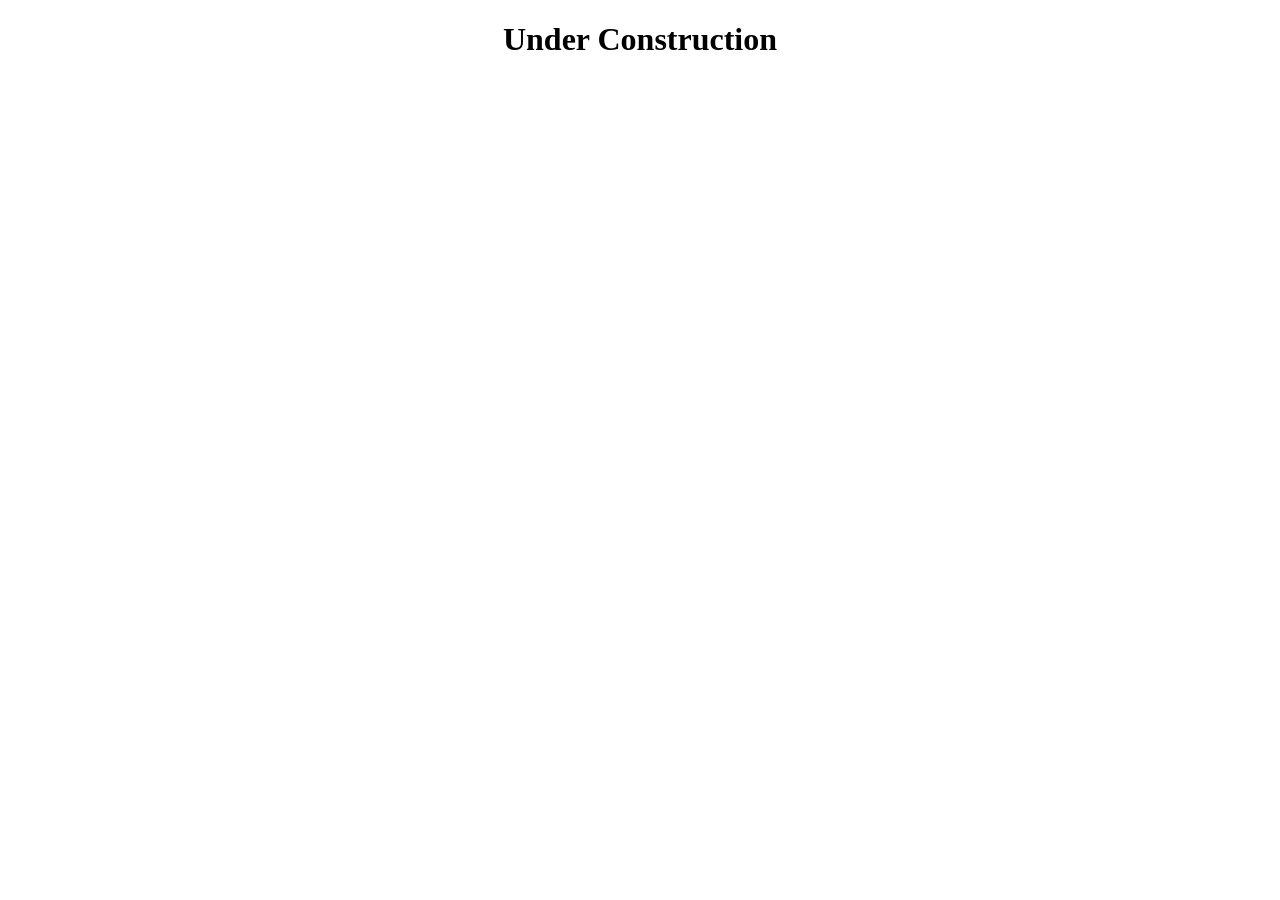
==== index.html @ bac83169 "Add files via upload" ====
<!DOCTYPE html>
<!--[if lt IE 7]>      <html class="no-js lt-ie9 lt-ie8 lt-ie7"> <![endif]-->
<!--[if IE 7]>         <html class="no-js lt-ie9 lt-ie8"> <![endif]-->
<!--[if IE 8]>         <html class="no-js lt-ie9"> <![endif]-->
<!--[if gt IE 8]>      <html class="no-js"> <![endif]-->
<html>
    <head>
        <meta charset="utf-8">
        <meta http-equiv="X-UA-Compatible" content="IE=edge">
        <title>Project Chorma</title>
        <meta name="description" content="Project Chroma ">
        <meta name="viewport" content="width=device-width, initial-scale=1">
        <link rel="stylesheet" href="Style/main.css">
    </head>
    <body>
        <!--[if lt IE 7]>
            <p class="browsehappy">You are using an <strong>outdated</strong> browser. Please <a href="#">upgrade your browser</a> to improve your experience.</p>
        <![endif]-->
        <center>
            <H1>Under Construction</H1>
        </center>
        <script src="" async defer></script>
    </body>
</html>
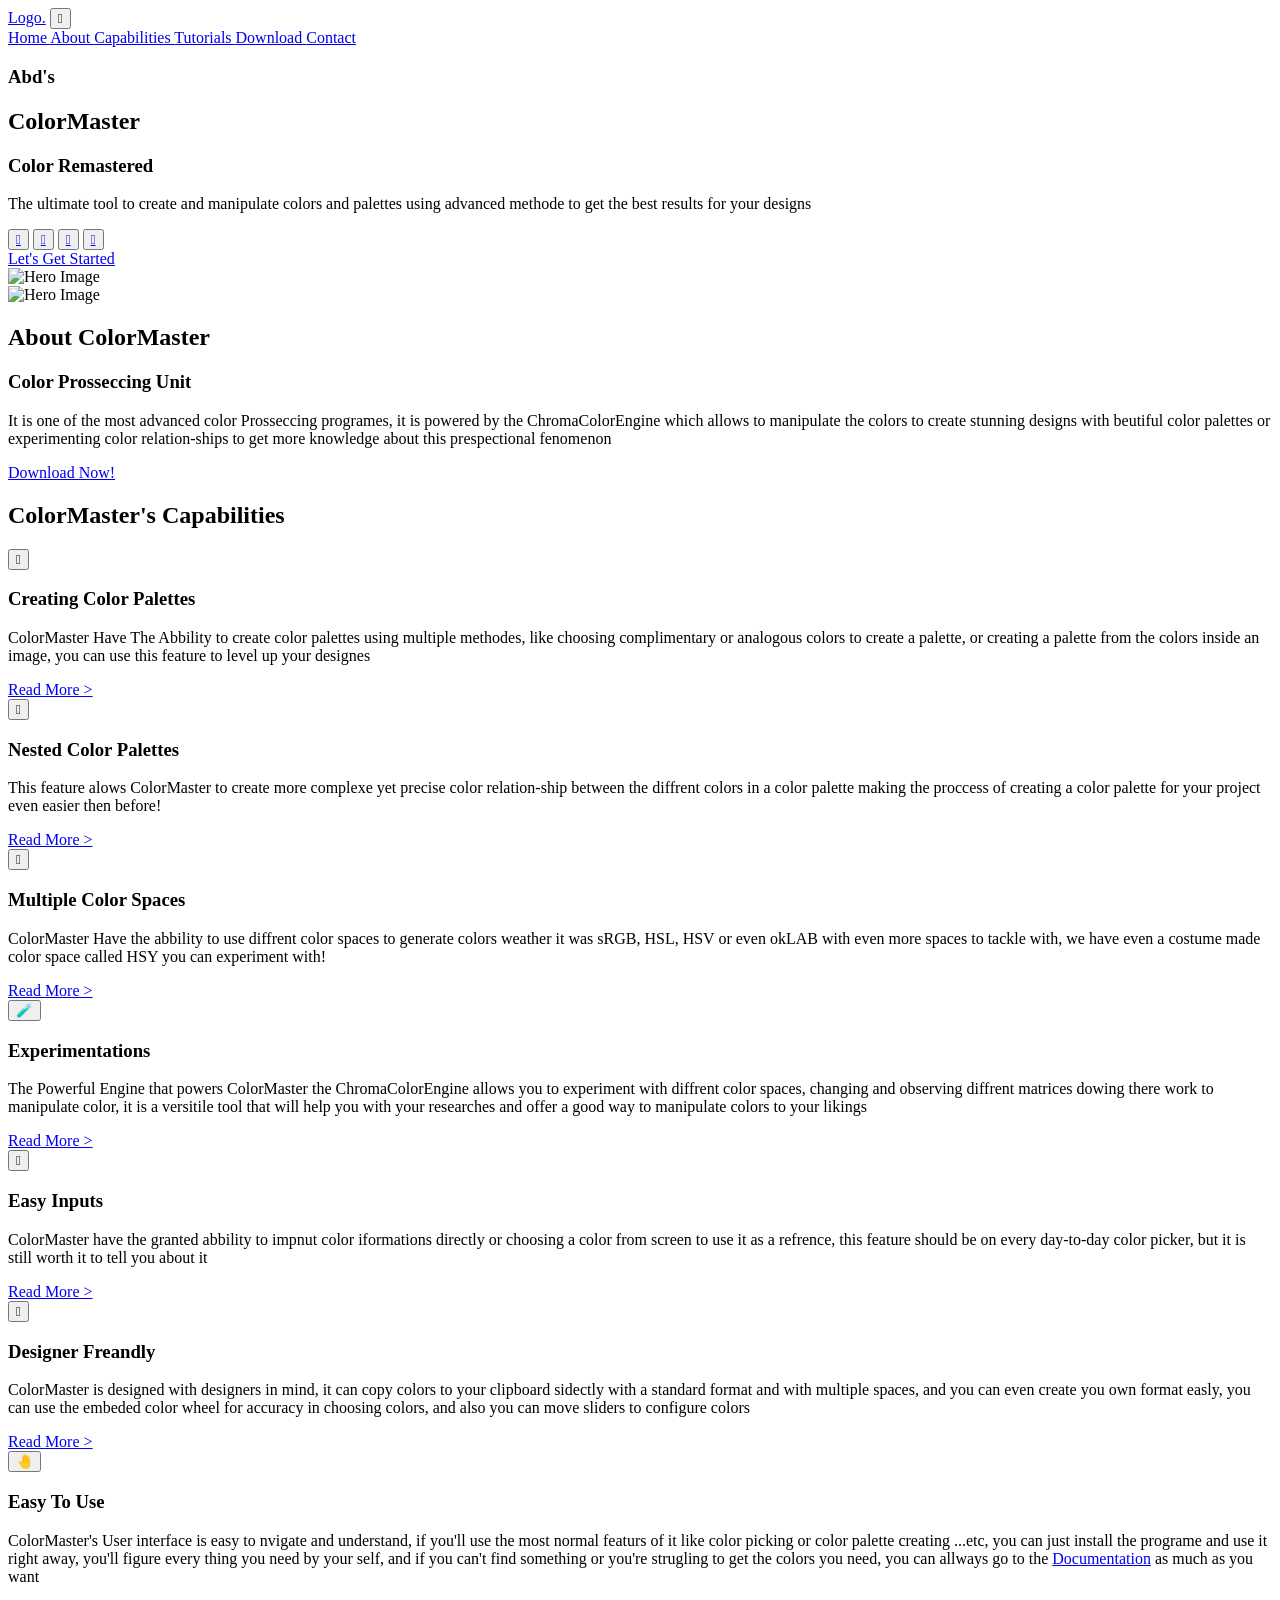
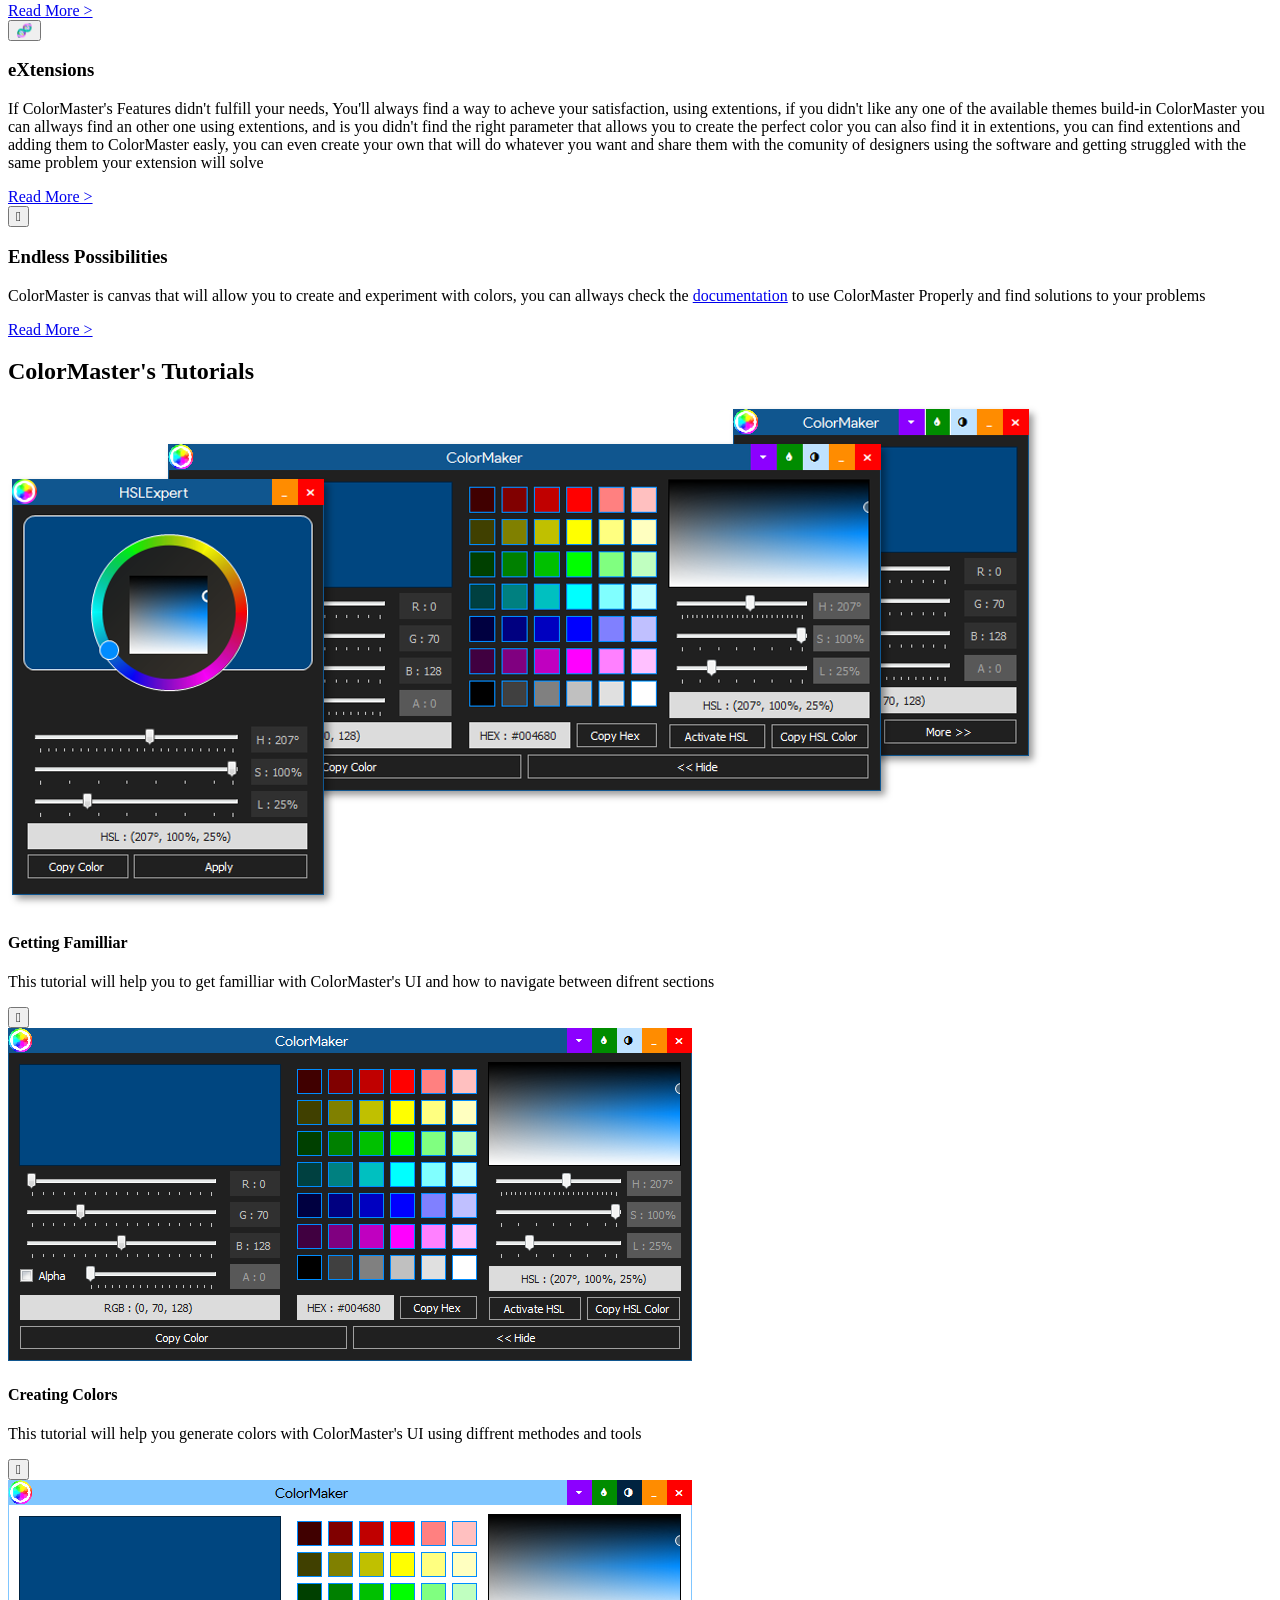
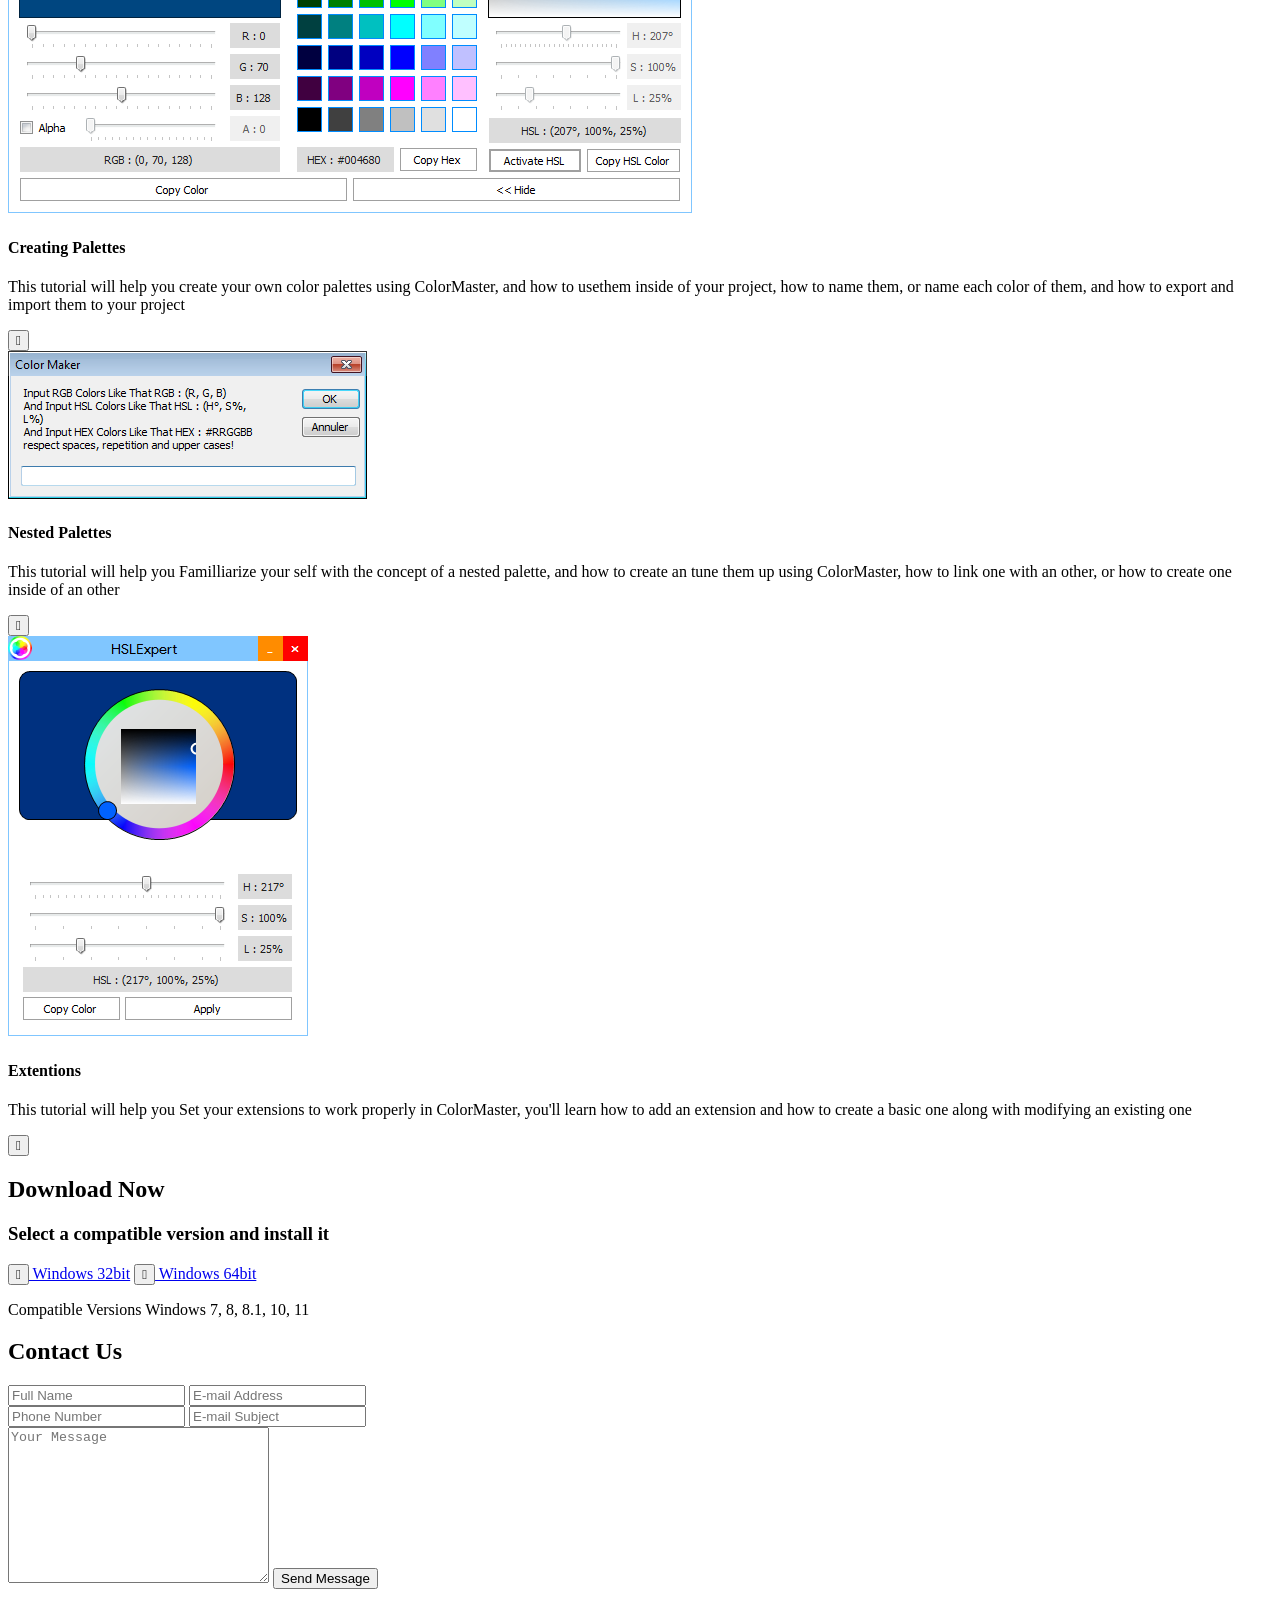
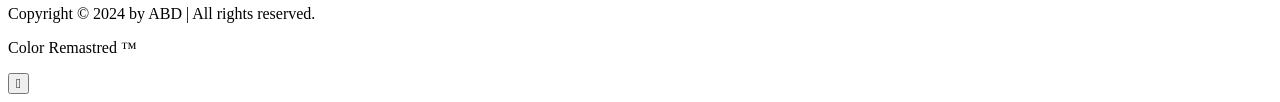
==== commit da807f45: "add/edit files via uploads the first prototype of the site" ====
--- a/index.html
+++ b/index.html
@@ -8,17 +8,233 @@
         <meta charset="utf-8">
         <meta http-equiv="X-UA-Compatible" content="IE=edge">
         <title>Project Chorma</title>
-        <meta name="description" content="Project Chroma ">
+        <meta name="description" content="Project Chroma, a project about Mastering color manipulations ">
         <meta name="viewport" content="width=device-width, initial-scale=1">
-        <link rel="stylesheet" href="Style/main.css">
+        <link rel="stylesheet" href="css/style.css">
     </head>
     <body>
         <!--[if lt IE 7]>
             <p class="browsehappy">You are using an <strong>outdated</strong> browser. Please <a href="#">upgrade your browser</a> to improve your experience.</p>
         <![endif]-->
-        <center>
-            <H1>Under Construction</H1>
-        </center>
-        <script src="" async defer></script>
+		
+		<!-- Header -->
+		
+		<header class="Header">
+			<a href="#" class="Logo">Logo.</a>
+			<button class="Icon Bold Menu" id="MenuIcon">  </button>
+			<nav class="Navbar">
+				<a href="#home"	class="active"	>	Home			</a>
+				<a href="#about"				>	About			</a>
+				<a href="#capabilities"			>	Capabilities	</a>
+				<a href="#tutorials"			>	Tutorials		</a>
+				<a href="#download"				>	Download		</a>
+				<a href="#contact"				>	Contact			</a>
+			</nav>
+		</header>
+		
+		<!-- Home -->
+		
+		<section class="Home" id="home">
+			<div class="HomeContent">
+				<h3 class="Hidden">Abd's</h3>
+				<h1 class="Hidden">Color<span>Master</span></h1>
+				<h3 class="Hidden">Color Remastered</h3>
+				<p class="Hidden">The ultimate tool to create and manipulate colors and palettes using advanced methode to get the best results for your designs</p>
+				<div class="Links" >
+					<button class="Icon Brand Hidden" id="Github"	><a href="#">  </a></button>
+					<button class="Icon Brand Hidden" id="Facebook"><a href="#">  </a></button>
+					<button class="Icon Brand Hidden" id="XTwitter"><a href="#">  </a></button>
+					<button class="Icon Brand Hidden" id="YouTube"	><a href="#">  </a></button>
+				</div>
+				<a href="#Download" class="button Hidden">Let's Get Started</a>
+			</div>
+			<div class="HomeHero Hidden">
+				<img src="img_svg/logo.svg" alt="Hero Image"/>
+			</div>
+		</section>
+		
+		<!-- About -->
+		
+		<section class="About" id="about">
+			<div class="AboutHero Hidden">
+				<img src="img_svg/logo.svg" alt="Hero Image"/>
+			</div>
+			<div class="AboutContent">
+				<h2 class="heading Hidden"> About Color<span>Master</span></h2>
+				<h3 class="Hidden">Color Prosseccing Unit</h3>
+				<p class="Hidden">It is one of the most advanced color Prosseccing programes, it is powered by the <span>ChromaColorEngine</span> which allows to manipulate the colors to create stunning designs with beutiful color palettes or experimenting color relation-ships to get more knowledge about this prespectional fenomenon</p>
+				<a href="#Download" class="button Hidden">Download Now!</a>
+			</div>
+		</section>
+		
+		<!-- Capabilities -->
+		
+		<section class="Capabilities" id="capabilities">
+			<h2 class="heading Hidden">ColorMaster's <span>Capabilities</span></h2>
+			<div class="PowerContainers">
+				<div class="PowerContainer">
+					<button class="Icon Bold">  </button>
+					<h3> Creating Color Palettes </h3>
+					<p> Color<span>Master</span> Have The Abbility to create color palettes using multiple methodes, like choosing complimentary or analogous colors to create a palette, or creating a palette from the colors inside an image, you can use this feature to level up your designes </p>
+					<a href="#" class="button">Read More &gt; </a>
+				</div>
+				
+				<div class="PowerContainer">
+					<button class="Icon Bold">  </button>
+					<h3> Nested Color Palettes </h3>
+					<p> This feature alows Color<span>Master</span> to create more complexe yet precise color relation-ship between the diffrent colors in a color palette making the proccess of creating a color palette for your project even easier then before! </p>
+					<a href="#" class="button">Read More &gt; </a>
+				</div>
+				
+				<div class="PowerContainer">
+					<button class="Icon Bold">  </button>
+					<h3> Multiple Color Spaces </h3>
+					<p> Color<span>Master</span> Have the abbility to use diffrent color spaces to generate colors weather it was sRGB, HSL, HSV or even okLAB with even more spaces to tackle with, we have even a costume made color space called HSY you can experiment with!</p>
+					<a href="#" class="button">Read More &gt; </a>
+				</div>
+				
+				<div class="PowerContainer">
+					<button class="Icon Bold"> 🧪 </button>
+					<h3> Experimentations </h3>
+					<p> The Powerful Engine that powers Color<span>Master</span> the <span>ChromaColorEngine</span> allows you to experiment with diffrent color spaces, changing and observing diffrent matrices dowing there work to manipulate color, it is a versitile tool that will help you with your researches and offer a good way to manipulate colors to your likings</p>
+					<a href="#" class="button">Read More &gt; </a>
+				</div>
+				
+				<div class="PowerContainer">
+					<button class="Icon Bold">  </button>
+					<h3> Easy Inputs </h3>
+					<p> Color<span>Master</span> have the granted abbility to impnut color iformations directly or choosing a color from screen to use it as a refrence, this feature should be on every day-to-day color picker, but it is still worth it to tell you about it</p>
+					<a href="#" class="button">Read More &gt; </a>
+				</div>
+				
+				<div class="PowerContainer">
+					<button class="Icon Bold">  </button>
+					<h3> Designer Freandly </h3>
+					<p> Color<span>Master</span> is designed with designers in mind, it can copy colors to your clipboard sidectly with a standard format and with multiple spaces, and you can even create you own format easly, you can use the embeded color wheel for accuracy in choosing colors, and also you can move sliders to configure colors</p>
+					<a href="#" class="button">Read More &gt; </a>
+				</div>
+				
+				<div class="PowerContainer">
+					<button class="Icon Bold"> 🤚 </button>
+					<h3> Easy To Use </h3>
+					<p> Color<span>Master</span>'s User interface is easy to nvigate and understand, if you'll use the most normal featurs of it like color picking or color palette creating ...etc, you can just install the programe and use it right away, you'll figure every thing you need by your self, and if you can't find something or you're strugling to get the colors you need, you can allways go to the <a href="#" class="DocLink">Documentation</a> as much as you want</p>
+					<a href="#" class="button">Read More &gt; </a>
+				</div>
+				
+				<div class="PowerContainer">
+					<button class="Icon Bold"> 🧬 </button>
+					<h3> eXtensions </h3>
+					<p> If Color<span>Master</span>'s Features didn't fulfill your needs, You'll always find a way to acheve your satisfaction, using extentions, if you didn't like any one of the available themes build-in Color<span>Master</span> you can allways find an other one using extentions, and is you didn't find the right parameter that allows you to create the perfect color you can also find it in extentions, you can find extentions and adding them to Color<span>Master</span> easly, you can even create your own that will do whatever you want and share them with the comunity of designers using the software and getting struggled with the same problem your extension will solve</p>
+					<a href="#" class="button">Read More &gt; </a>
+				</div>
+				
+				<div class="PowerContainer">
+					<button class="Icon Bold">  </button>
+					<h3> Endless Possibilities </h3>
+					<p> Color<span>Master</span> is canvas that will allow you to create and experiment with colors, you can allways check the <a href="#" class="DocLink">documentation</a> to use Color<span>Master</span> Properly and find solutions to your problems</p>
+					<a href="#" class="button">Read More &gt; </a>
+				</div>
+			</div>
+		</section>
+		
+		<!-- Tutorials -->
+		
+		<section class="Tutorials" id="tutorials">
+			<h2 class="heading Hidden">ColorMaster's <span>Tutorials</span></h2>
+			<div class="TutorialsContainer">
+				<div class="Tutorial">
+					<img src="img_svg/TutoThumb0.png" alt="A Tutorial Thumbnail"/>
+					<div class="DescriptionLayer">
+						<h4>Getting Familliar</h4>
+						<p>This tutorial will help you to get familliar with Color<span>Master</span>'s UI and how to navigate between difrent sections</p>
+						<a><button class="Icon Bold">  </button></a>
+					</div>
+				</div>
+				
+				<div class="Tutorial">
+					<img src="img_svg/TutoThumb1.png" alt="A Tutorial Thumbnail"/>
+					<div class="DescriptionLayer">
+						<h4>Creating Colors</h4>
+						<p>This tutorial will help you generate colors with Color<span>Master</span>'s UI using diffrent methodes and tools</p>
+						<a><button class="Icon Bold">  </button></a>
+					</div>
+				</div>
+				
+				<div class="Tutorial">
+					<img src="img_svg/TutoThumb2.png" alt="A Tutorial Thumbnail"/>
+					<div class="DescriptionLayer">
+						<h4>Creating Palettes</h4>
+						<p>This tutorial will help you create your own color palettes using Color<span>Master</span>, and how to usethem inside of your project, how to name them, or name each color of them, and how to export and import them to your project</p>
+						<a><button class="Icon Bold">  </button></a>
+					</div>
+				</div>
+				
+				<div class="Tutorial">
+					<img src="img_svg/TutoThumb5.png" alt="A Tutorial Thumbnail"/>
+					<div class="DescriptionLayer">
+						<h4>Nested Palettes</h4>
+						<p>This tutorial will help you Familliarize your self with the concept of a nested palette, and how to create an tune them up using Color<span>Master</span>, how to link one with an other, or how to create one inside of an other </p>
+						<a><button class="Icon Bold">  </button></a>
+					</div>
+				</div>
+				
+				<div class="Tutorial">
+					<img src="img_svg/TutoThumb4.png" alt="A Tutorial Thumbnail"/>
+					<div class="DescriptionLayer">
+						<h4>Extentions</h4>
+						<p>This tutorial will help you Set your extensions to work properly in Color<span>Master</span>, you'll learn how to add an extension and how to create a basic one along with modifying an existing one</p>
+						<a><button class="Icon Bold">  </button></a>
+					</div>
+				</div>
+				
+			</div>
+		</section>
+		
+		<!-- Download -->
+		
+		<section class="Download" id="download">
+			<h2 class="heading Hidden">Download <span>Now</span></h2>
+			<div class="DownloadBox">
+				<div class="ItemContainer">
+					<div class="DownloadTxt"><h3>Select a compatible version and install it</h3></div>
+					<div class="DownloadButtons">
+						<a href="#" class="button"><button class="Icon Brand"></button> Windows 32bit</a>
+						<a href="#" class="button"><button class="Icon Brand"></button> Windows 64bit</a>
+					</div>
+					<p> Compatible Versions Windows 7, 8, 8.1, 10, 11 </p>
+				</div>
+			</div>
+		</section>
+		
+		<!-- Contact -->
+		
+		<section class="Contact" id="contact">
+			<h2 class="heading Hidden">Contact <span>Us</span></h2>
+			<form action="#">
+				<div class="InputBox">
+					<input type="text" placeholder="Full Name"/>
+					<input type="email" placeholder="E-mail Address"/>
+				</div>
+				<div class="InputBox">
+					<input type="number" placeholder="Phone Number"/>
+					<input type="text" placeholder="E-mail Subject"/>
+				</div>	
+				<textarea name="" id="" cols="30" rows="10" placeholder="Your Message"></textarea>
+				<input type="Submit" value="Send Message" class="button"/>
+				
+			</form>
+		</section>
+		
+		<!-- footer -->
+		
+		<footer class="Footer">
+			<p>Copyright &copy; 2024 by ABD | All rights reserved.</p>
+			<p>Color <span>Remastred</span> &trade; </p>
+			<div class="ToTheTop">
+				<a href="#Home"><button class="Icon Bold">  </button></a>
+			</div>
+		</footer>
+		
+        <script src="js/Script.js" async defer></script>
     </body>
 </html>
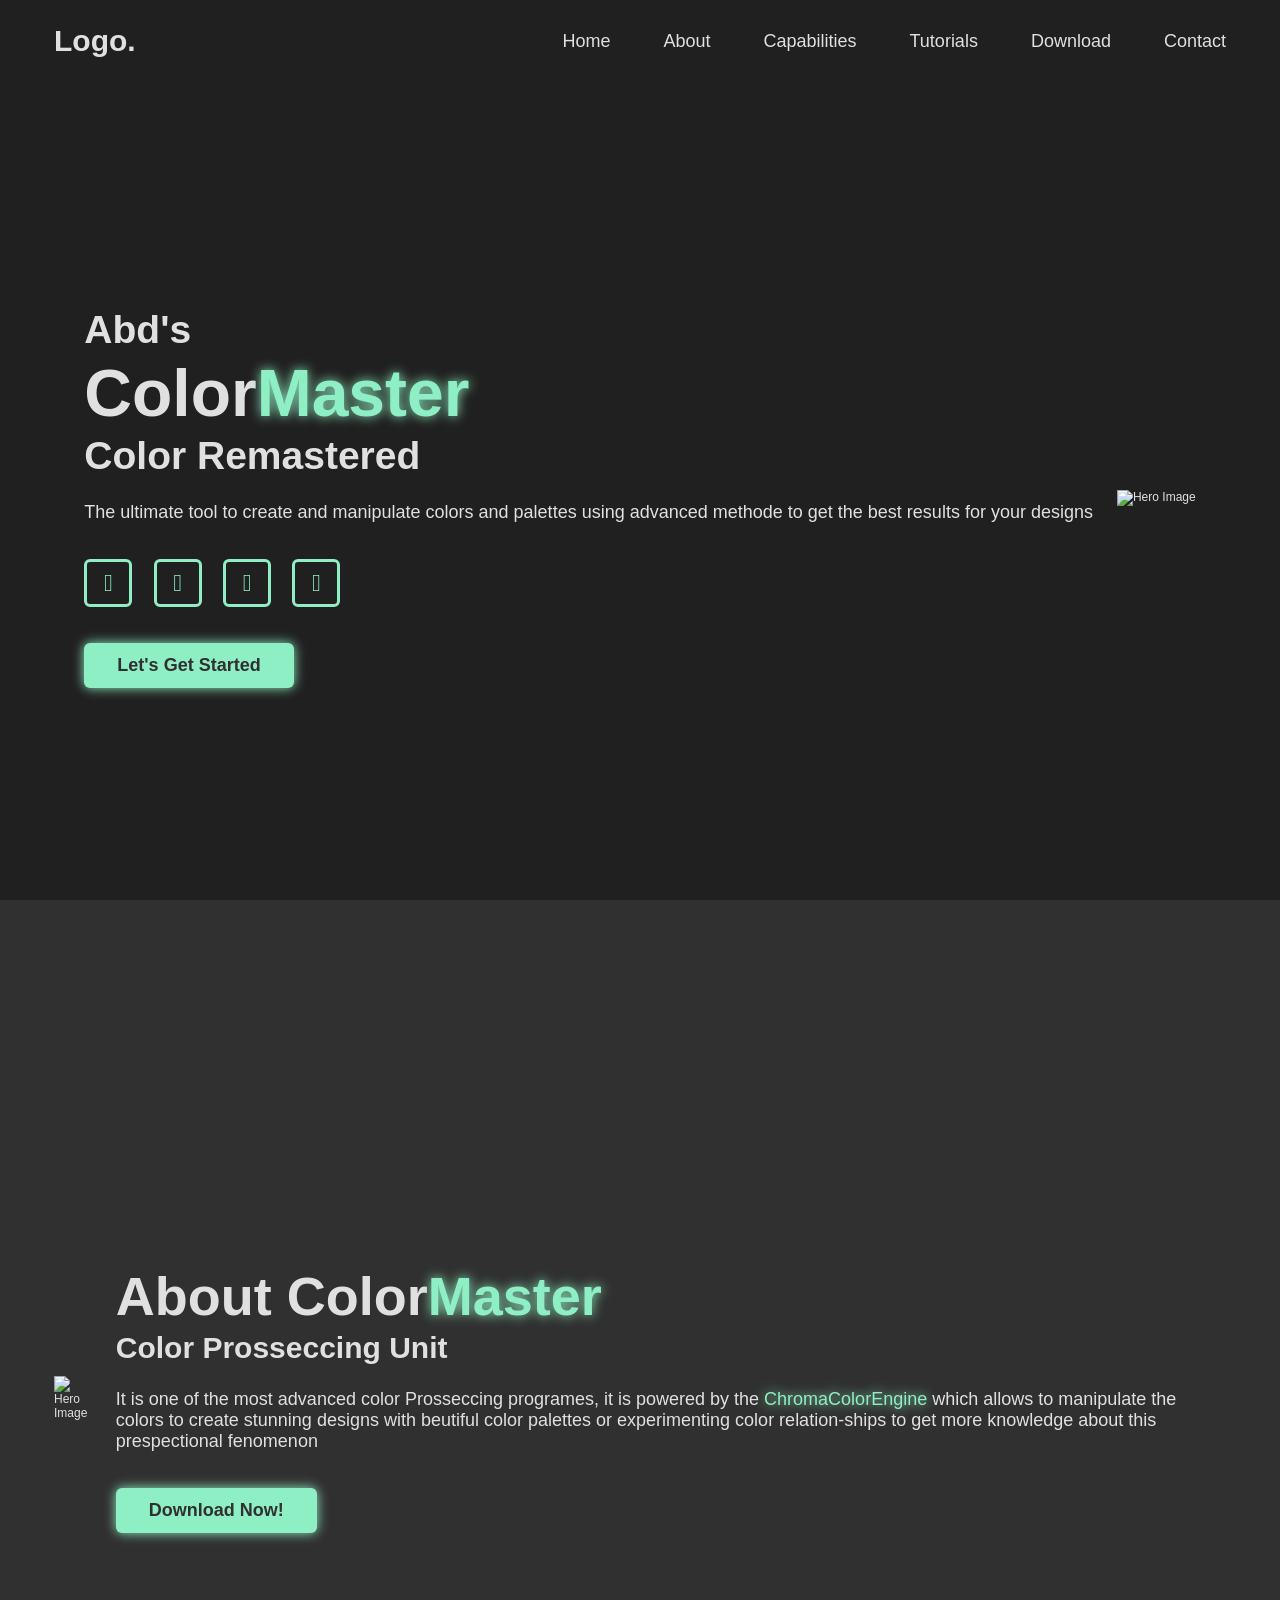
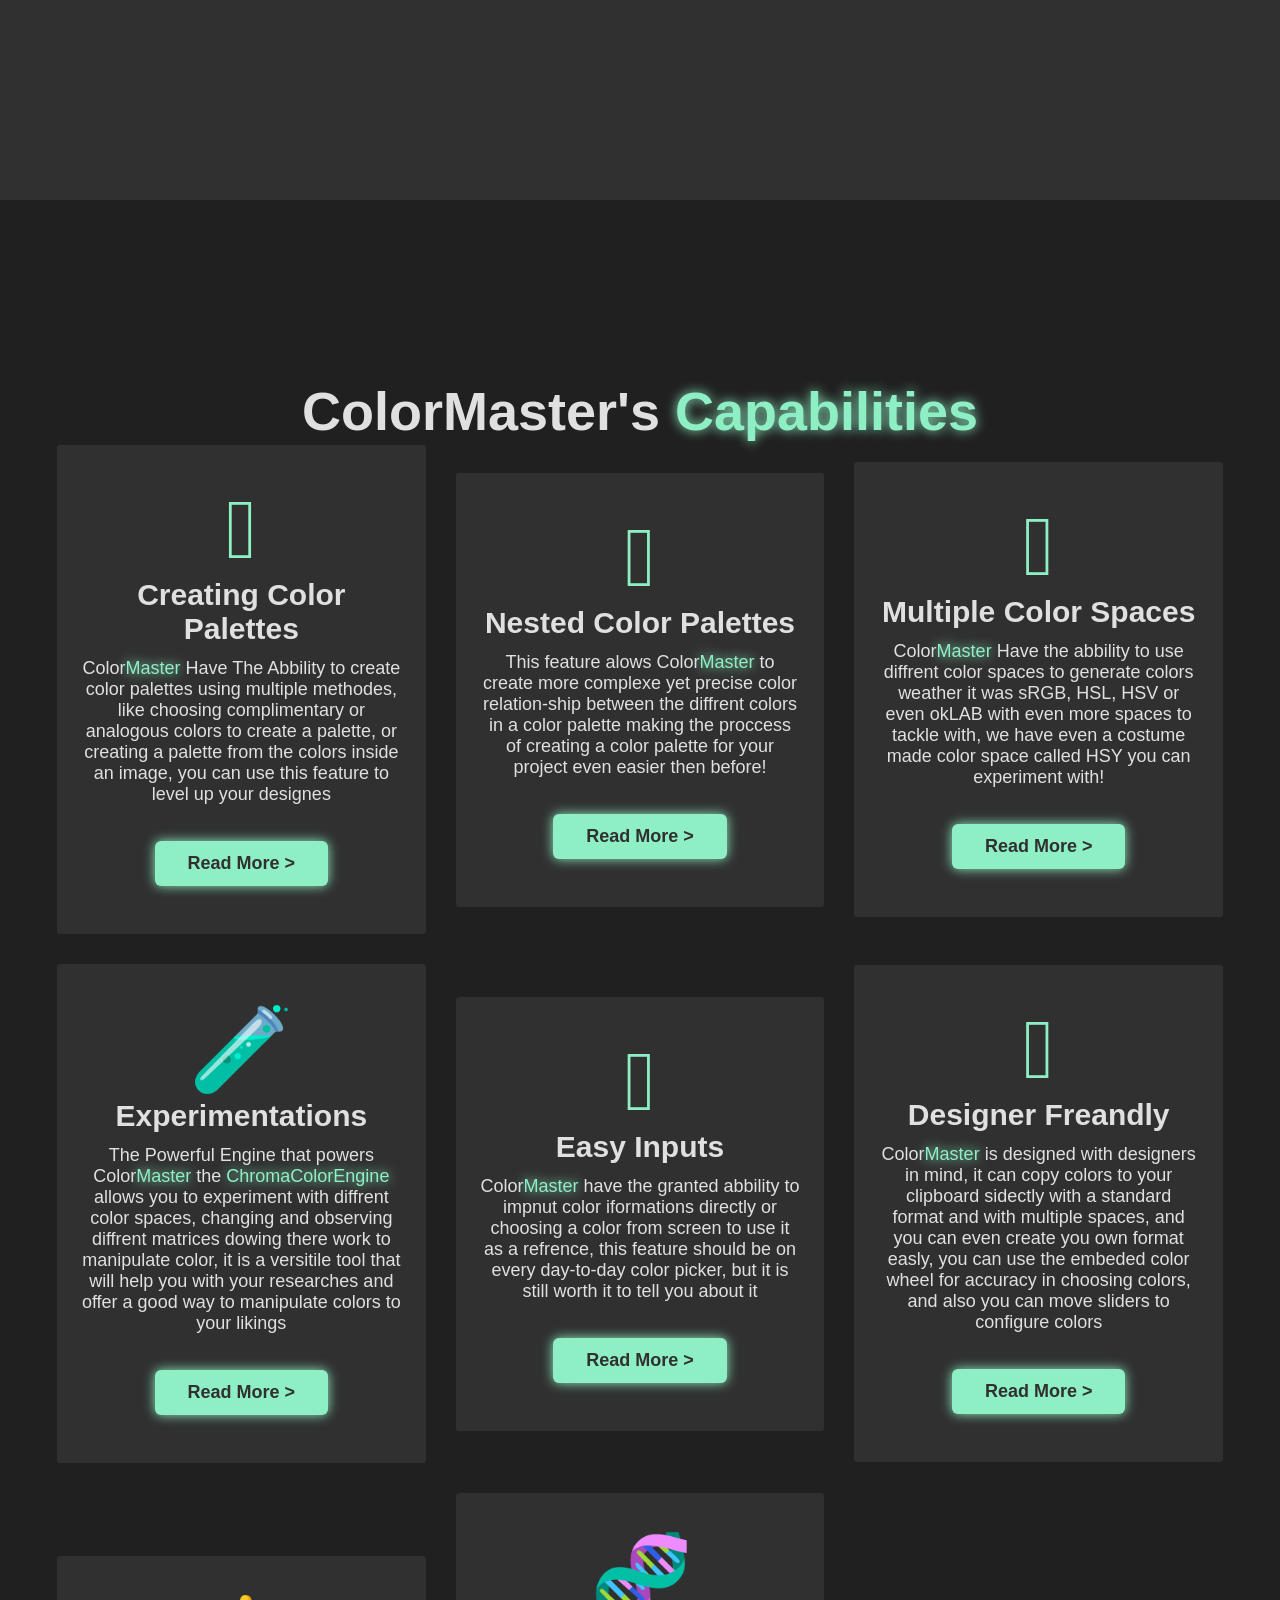
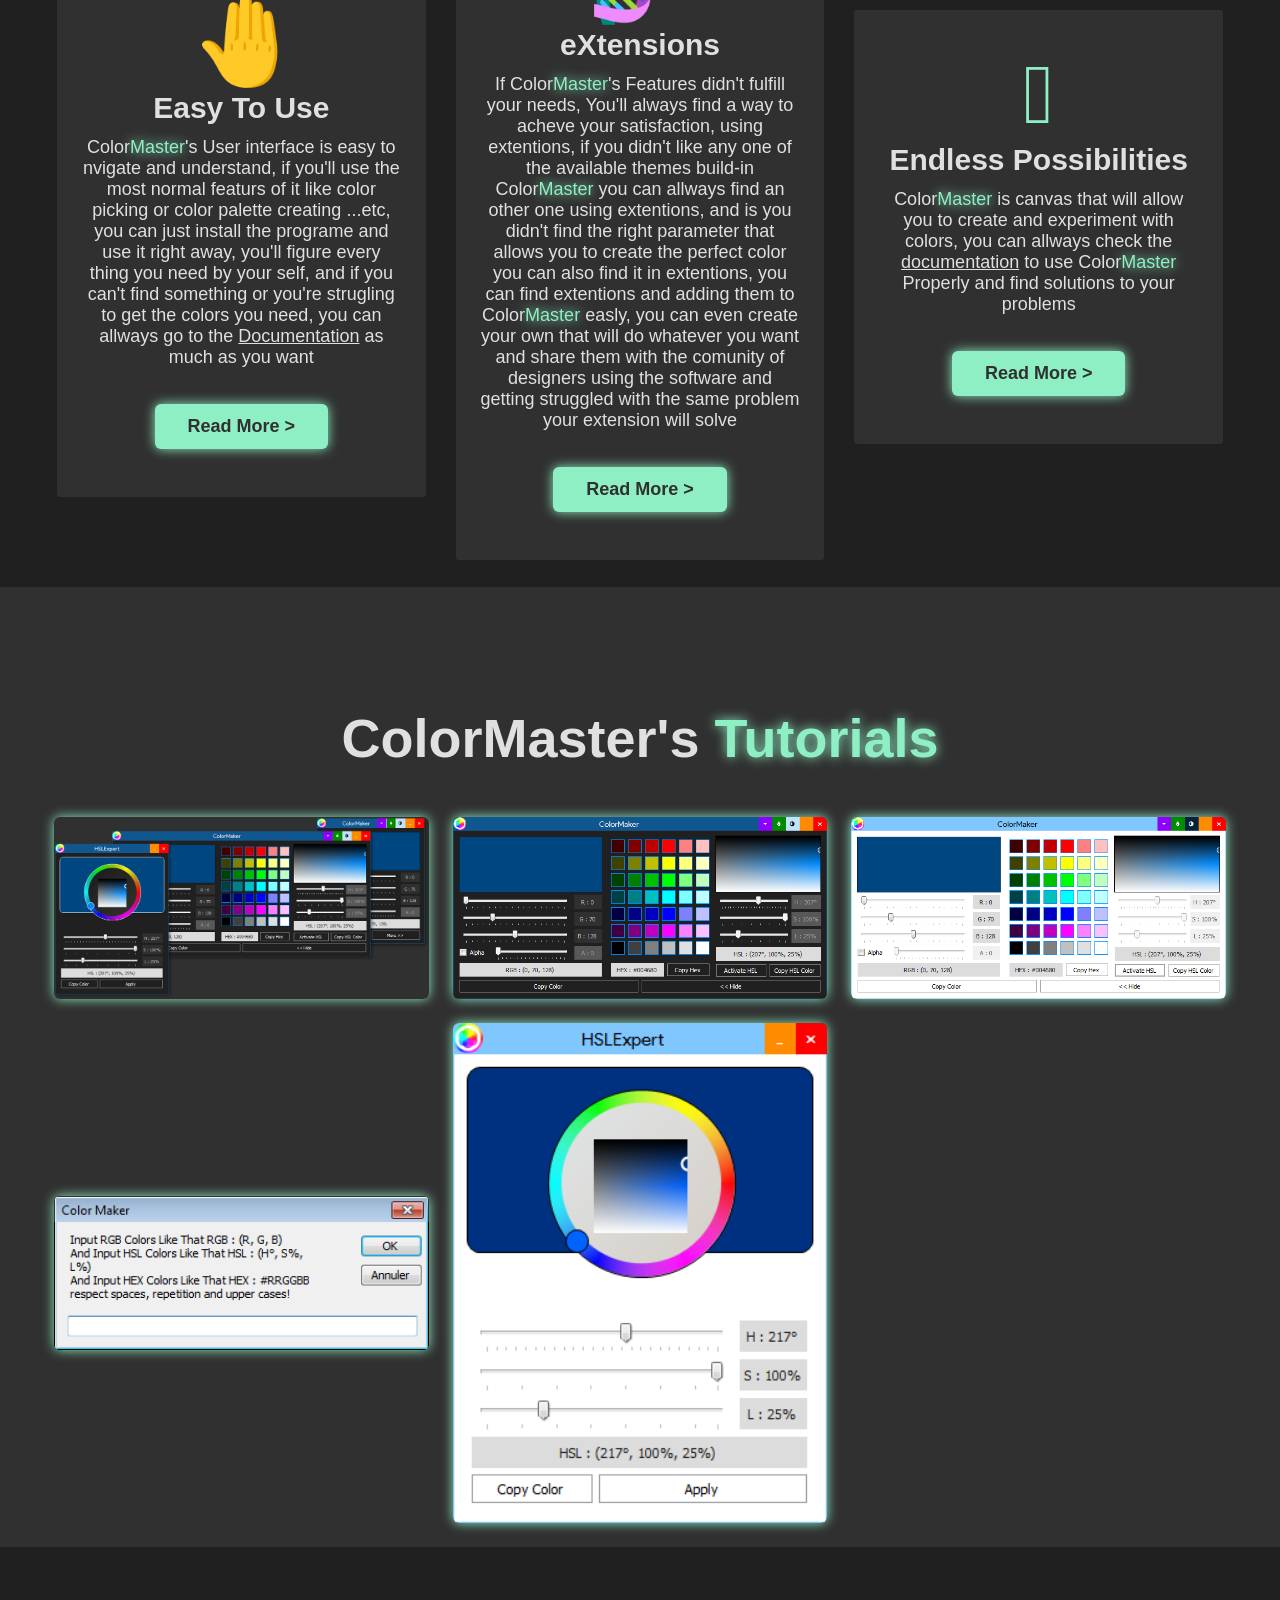
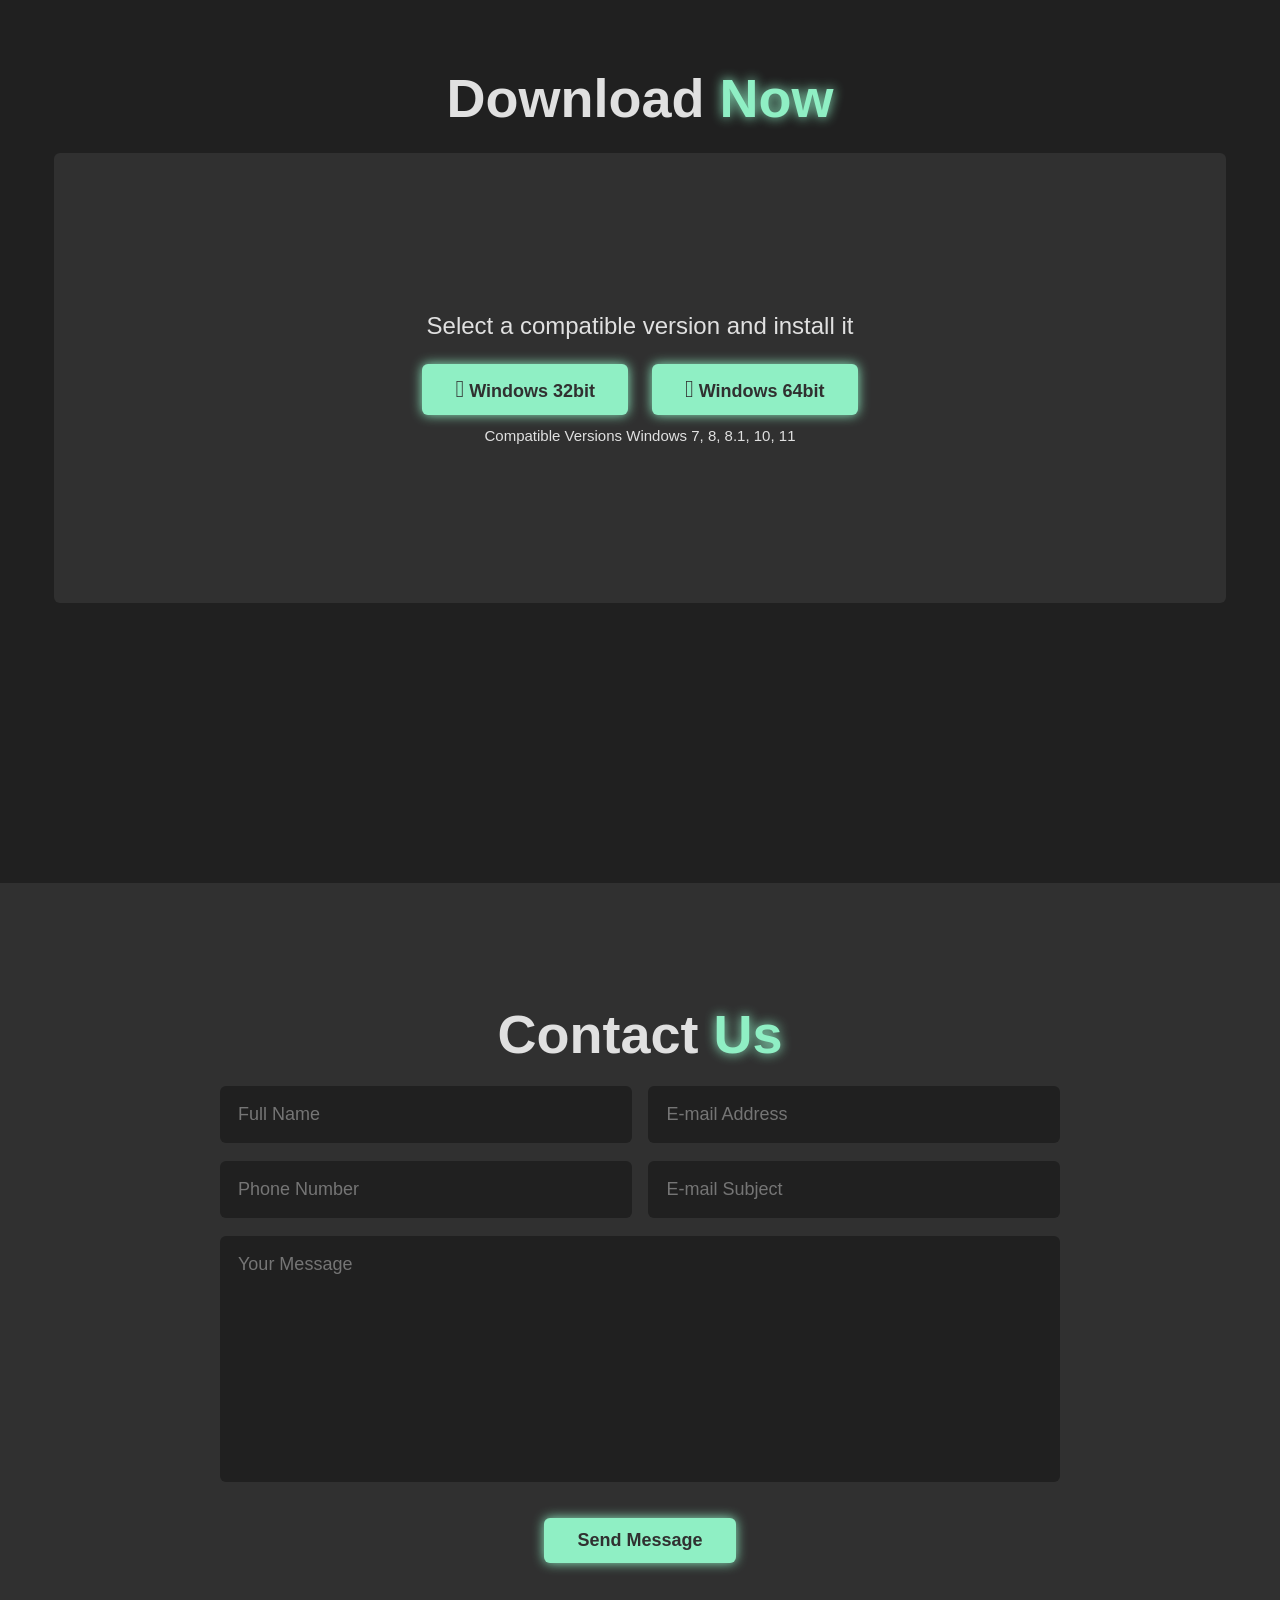
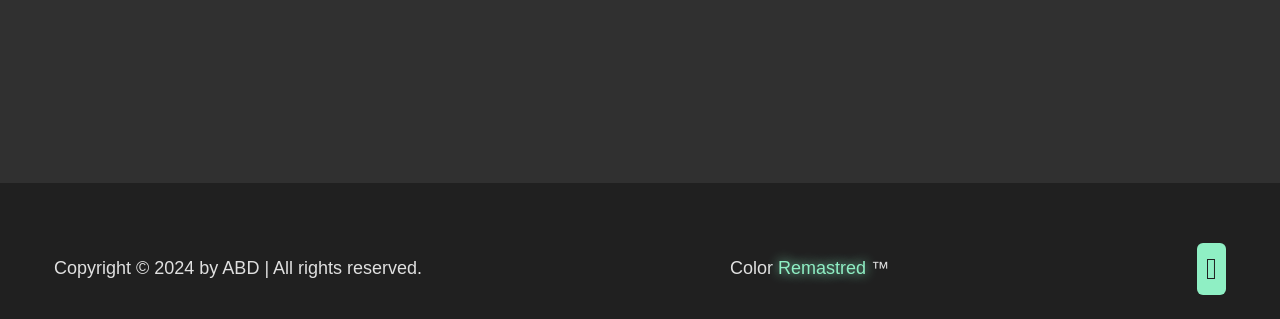
==== commit a96cf4fc: "Update index.html" ====
--- a/index.html
+++ b/index.html
@@ -10,7 +10,7 @@
         <title>Project Chorma</title>
         <meta name="description" content="Project Chroma, a project about Mastering color manipulations ">
         <meta name="viewport" content="width=device-width, initial-scale=1">
-        <link rel="stylesheet" href="css/style.css">
+        <link rel="stylesheet" href="css/Style.css">
     </head>
     <body>
         <!--[if lt IE 7]>
--- a/css/Style.css
+++ b/css/Style.css
@@ -0,0 +1,750 @@
+@import url('Font Awesome 6 Brands-Regular-400.ttf');
+@import url('Font Awesome 6 Free-Regular-400.ttf');
+@import url('Font.ttf');
+@import url('segoeui.ttf');
+@import url('segoeuib.ttf');
+@import url('segoeuii.ttf');
+@import url('segoeuil.ttf');
+@import url('SEGOEUISL.TTF');
+@import url('segoeuiz.ttf');
+@import url('seguisb.ttf');
+*{
+	font-family: "Segoe UI", Sans-serif;
+	margin: 0;
+	padding: 0;
+	box-sizing: border-box;
+	text-decoration: none;
+	border: none;
+	outline: none;
+	scroll-behavior: smooth;
+	transition: all .25s;
+}
+
+:root{
+	--bg-color: #202020;
+	--second-bg-color: #303030;
+	--txt-color: #e0e0e0;
+	--main-color: #8fefc4;
+}
+
+/*  
+####################
+#   ICON HANDLER   #
+####################
+*/
+
+.Icon, .Icon a {
+	font-size: 2rem;
+	border: 0;
+	outline: 0;
+	background: none;
+	text-decoration: none;
+	-webkit-font-smoothing: antialiased;
+	color: var(--txt-color);
+	width : 2rem;
+	height : 2rem;
+	display: contents;
+	text-align:center;
+}
+
+.Icon.Brand, .Icon.Brand a {
+	font-family: 'Font Awesome 6 Brands';
+}
+
+.Icon.Bold, .Icon.Bold a{
+	font-family: 'Font Awesome 6 Free Solid';
+}
+
+.Icon.Regular, .Icon.Regular a{
+	font-family: 'Font Awesome 6 Free Regular';
+}
+
+
+/*  
+########################
+#   ICON HANDLER END   #
+########################
+*/
+
+@keyframes Rainbow{
+	0%{
+		--main-color: hsl(0deg  75% 75%);
+	}
+	17%{
+		--main-color: hsl(60deg 75% 75%);
+	}
+	33%{
+		--main-color: hsl(120deg 75% 75%);
+	}
+	50%{
+		--main-color: hsl(180deg 75% 75%);
+	}
+	67%{
+		--main-color: hsl(240deg 75% 75%);
+	}
+	84%{
+		--main-color: hsl(300deg 75% 75%);
+	}
+	100%{
+		--main-color: hsl(0deg  75% 75%);
+	}
+}
+
+html{
+	font-size: 1rem;
+	overflow-x: hidden;
+	animation: Rainbow 10s linear(0 0%, 1 100%) infinite;
+}
+
+body{
+	background: var(--bg-color);
+	color: var(--txt-color);
+}
+
+.Header{
+	position: fixed;
+	top: 0;
+	left: 0;
+	width: 100%;
+	padding: 2rem 4.5rem;
+	background: var(--bg-color);
+	justify-content: space-between;
+	align-items: center;
+	z-index: 99999;
+	display: flex;
+	transition: all .25s;
+}
+
+.Header.ShadowFlow{
+	box-shadow: 0 0 1rem rgb(0, 0, 0);
+}
+
+section{
+	min-height:100vh;
+	padding: 10rem 4.5rem 2rem;
+}
+
+.Logo{
+	font-size: 2.5rem;
+	color: var(--txt-color);
+	font-weight: 600;
+	cursor: default;
+}
+
+.Navbar a{
+	font-size: 1.5rem;
+	color: var(--txt-color);
+	margin-left: 4rem;
+	transition: all .25s;
+}
+
+.Navbar a:hover, 
+.Navbar a.active{
+	border-color: var(--main-color);
+}
+
+#MenuIcon{
+	Display: none;
+}
+
+.Home{
+	display: flex;
+	justify-content: center;
+	align-items: center;
+	gap: 2rem;
+}
+
+.HomeContent h3{
+	font-size: 3.25rem;
+	font-weight: 700;
+}
+
+.HomeContent h3:nth-of-type(2){
+	margin-bottom:2rem;
+}
+
+.HomeContent p{
+	font-size: 1.5rem;
+}
+
+
+span{
+	color: var(--main-color);
+	text-shadow: 0 0 1rem var(--main-color);
+}
+
+.HomeContent h1{
+	font-size: 5.5rem;
+	font-weight: 700;
+	line-height: 1.25;
+}
+
+.Links .Icon{
+	Display: inline-flex;
+	justify-content: center;
+	align-items: center;
+	width: 4rem;
+	height: 4rem;
+	background: transparent;
+	border:.25rem solid var(--main-color);
+	border-radius: .5rem;
+	font-size:2rem;
+	color:var(--main-color);
+	margin: 3rem 1.5rem 3rem 0;
+	transition: all .25s;
+}
+
+.Links a {
+	font-size: 2rem;
+	color: var(--main-color);
+	transition: all .25s;
+}
+
+.Links .Icon:hover{
+	background: var(--main-color);
+	box-shadow: 0 0 1rem var(--main-color);
+}
+.Links .Icon:hover a{
+	color: var(--second-bg-color);
+}
+
+.button{
+	display: inline-block;
+	padding: 1rem 2.75rem;
+	background: var(--main-color);
+	border-radius: .5rem;
+	box-shadow: 0 0 1rem var(--main-color);
+	font-size: 1.5rem;
+	color: var(--second-bg-color);
+	font-weight:600;
+	transition: all .25s;
+}
+.button .Icon{
+	color: var(--second-bg-color);
+}
+
+.button:hover{
+	box-shadow: 0 0 1rem transparent;
+}
+
+.HomeHero img{
+	width: 33vw;
+	animation: Pulse 2s cubic-bezier(0.5, 0, 0, 1) infinite;
+}
+
+@keyframes Pulse{
+	0%{
+		transform: scale(1);
+	}
+	50%{
+		transform: scale(1.025);
+	}
+	100%{
+		transform: scale(1);
+	}
+}
+
+.About{
+	Display: flex;
+	justify-content: center;
+	align-items: center;
+	gap: 2rem;
+	background: var(--second-bg-color);
+}
+
+.AboutHero img{
+	width: 33vw;
+}
+
+.heading{
+	text-align: center;
+	font-size: 4.5rem;
+}
+
+.AboutContent h2 {
+	text-align: left;
+	line-height: 1.25;
+}
+
+.AboutContent h3{
+	font-size: 2.5rem;
+}
+
+.AboutContent p{
+	font-size: 1.5rem;
+	margin: 2rem 0 3rem;
+}
+
+.Capabilities h2{
+	margin-top: 5rem;
+}
+
+.PowerContainers{
+	Display: flex;
+	justify-content: center;
+	align-items: center;
+	flex-wrap: wrap;
+	gap:2rem;
+}
+
+.PowerContainers .PowerContainer{
+	flex: 1 1 30rem;
+	background: var(--second-bg-color);
+	padding: 3rem 2rem 4rem;
+	border-radius: .5rem;
+	text-align:center;
+	border: .25rem solid var(--bg-color);
+	transition: all .25s;
+}
+
+.PowerContainers .PowerContainer:hover{
+	border-color: var(--main-color);
+	transform: scale(1.02);
+}
+
+.PowerContainer .Icon{
+	font-size: 7rem;
+	Height: 7rem;
+	color: var(--main-color);
+	transition: all .25s;
+}
+
+.PowerContainers .PowerContainer:hover .Icon{
+	text-shadow: 0 0 .5rem var(--main-color);
+}	
+
+.PowerContainer h3{
+	font-size: 2.5rem;
+}
+
+.PowerContainer p{
+	font-size: 1.5rem;
+	margin: 1rem 0 3rem;
+}
+
+.PowerContainer .DocLink{
+	color: var(--txt-color);
+	text-decoration: underline;
+}
+
+.Tutorials{
+	background: var(--second-bg-color);
+}
+
+.Tutorials h2{
+	margin-bottom: 4rem;
+}
+
+.TutorialsContainer{
+	display: grid;
+	grid-template-columns: repeat(3, 1fr);
+	align-items:center;
+	gap: 2rem; 
+}
+
+.TutorialsContainer .Tutorial{
+	position: relative;
+	border-radius: .5rem;
+	box-shadow: 0 0 1rem var(--main-color);
+	overflow: hidden;
+	display: flex;
+}
+
+.Tutorial img{
+	width: 100%;
+	height: 100%;
+	transition: all .25s;
+}
+
+.Tutorial:hover img {
+	transform: scale(1.1);
+	filter: blur(.25rem);
+}
+
+.Tutorial .DescriptionLayer{
+	position: absolute;
+	bottom: 0;
+	left: 0; 
+	width: 100%;
+	min-height: 100%;
+	background: linear-gradient(rgba(0, 0, 0, 0), var(--main-color));
+	display: flex;
+	justify-content: center;
+	align-items: center;
+	flex-direction: column; 
+	text-align: center;
+	padding: 0 4rem;
+	transform: translateY(100%);
+	transition: all .25s;
+	color: var(--bg-color);
+	font-weight:500;
+}
+.Tutorial .DescriptionLayer span{
+	color: var(--bg-color);
+	font-weight:900;
+}
+
+.Tutorial:hover .DescriptionLayer{
+	transform: translateY(0);
+}
+
+.DescriptionLayer h4 {
+	font-size: 3rem;
+}
+
+.DescriptionLayer p {
+	font-size: 1.5rem;
+	margin: .25rem 0 1rem;
+}
+
+.DescriptionLayer a{
+	Display: inline-flex;
+	justify-content: center;
+	align-items: center;
+	width: 5rem;
+	height: 5rem;
+	background: var(--bg-color);
+	border-radius: .5rem;
+	transition: all .25s;
+}
+
+.DescriptionLayer a:hover{
+	transform: scale(1.1);
+}
+
+
+.DescriptionLayer a .Icon{
+	font-size: 2rem;
+	color: var(--txt-color);
+}
+
+.Download{
+	margin-bottom: 3rem;
+}
+
+.Download .heading{
+	margin-bottom: 2rem;
+}
+
+.Download .DownloadBox {
+	margin: 1rem auto 3rem auto;
+	padding: 1rem;
+	background: var(--second-bg-color);
+	Height: 50vh;
+	display: flex;
+	align-items: center;
+	border-radius: .5rem;
+}
+.DownloadBox .ItemContainer {
+	margin: auto;
+	display: flex;
+	align-items: center;
+	flex-direction: column;
+}
+.DownloadBox h3{
+	Font-size: 2rem;
+	Font-weight: 400;
+	margin-bottom: 2rem;
+}
+
+.DownloadButtons{
+	display: flex;
+	justify-content: center;
+	Gap:2rem;
+	align-items: center;
+	width: 100%
+}
+
+.Download p{
+	margin-top: 1rem;
+	font-size: 1.25rem;
+}
+
+.Contact{
+	margin-bottom: 3rem;
+	background: var(--second-bg-color);
+}
+
+.Contact form{
+	max-width: 70rem;
+	margin: 1rem auto 3rem auto;
+	text-align: center;
+}
+
+.Contact form .InputBox{
+	display: flex;
+	justify-content: space-between;
+	flex-wrap: wrap;
+}
+
+.Contact form .InputBox input, .Contact form textarea{
+	width: 100%;
+	padding: 1.5rem;
+	Font-size: 1.5rem;
+	color: var(--txt-color);
+	background: var(--bg-color);
+	border-radius: .5rem;
+	margin: .75rem 0;
+}
+
+.Contact form .InputBox input{
+	width: 49%;
+}
+
+.Contact form textarea{ 
+	resize: none;
+}
+
+.Contact .button {
+	margin-top: 2rem;
+	cursor: pointer;
+}
+
+.Footer{
+	display: flex;
+	justify-content: space-between;
+	align-items: center;
+	flex-wrap: wrap;
+	padding: 2rem 4.5rem;
+	background: var(--bg-color);
+}
+
+.Footer p{
+	Font-size: 1.5rem;
+}
+
+.ToTheTop a{
+	display: inline-flex;
+	justify-content: center;
+	align-items: center;
+	padding: .75rem; 
+	background: var(--main-color);
+	border-radius: .5rem;
+	transition: all .25s;
+}
+
+.ToTheTop a:hover{
+	box-shadow: 0 0 1rem var(--main-color);
+}
+
+.ToTheTop a .Icon{
+	Font-size: 2.5rem;
+	color: var(--bg-color);
+}
+
+/* BreakPoints */
+
+
+@media (max-width: 1370px){
+	html{
+		Font-size: 12px;
+	}
+}
+
+@media (max-width: 1200px){
+	html{
+		Font-size: 8px;
+	}
+}
+
+@media (max-width: 990px){
+	header, footer{
+		padding: 2rem 2.25rem;
+	}
+	
+	.Capabilities{
+		padding-bottom: 7rem;
+	}
+	
+	.Tutorials{
+		padding-bottom: 7rem;
+	}
+	
+	section {
+		padding: 10rem 2.25rem 2rem;
+	}
+	
+	.Contact{
+		min-height: auto;
+	}
+}
+
+@media (max-width: 770px){
+	#MenuIcon{
+		display: block;
+		cursor: pointer;
+	}
+	
+	.Navbar{
+		position: absolute;
+		top: 100%;
+		left: 0;
+		width: 100%;
+		padding: 1rem 2.25rem;
+		background: var(--bg-color);
+		box-shadow: 0 0 1rem rgb(0, 0, 0);
+		Display: none;
+		transition: a11 .25s;
+	}
+	
+	.Navbar a{
+		Display: block;
+		font-size: 2rem;
+		margin: 3rem 0;
+	}
+	
+	.Navbar.active{
+		Display: block;
+	}
+	
+	.Home{
+		flex-direction:column;
+	}
+	
+	.HomeContent h3{
+		Font-size: 2.5rem;
+	}
+	
+	.HomeContent h1{
+		font-size: 5rem;
+	}
+	
+	.HomeHero img{
+		width: 75vw;
+		margin-top: 4rem;
+	}
+	
+	.About{
+		flex-direction:column-reverse;
+	}
+	
+	.AboutHero img{
+		width: 75vw;
+		margin-top: 4rem;
+	}
+	
+	.Capabilities h2{
+		margin-bottom: 3rem;
+	}
+	
+	.DownloadBox .DownloadButtons{
+		flex-direction: column;
+	}
+	
+	.Tutorials h2{
+		margin-bottom: 3rem;
+	}
+	
+	.Tutorials .TutorialsContainer{
+		grid-template-columns: repeat(2, 1fr);
+	}
+}
+
+@media (max-width: 620px){
+	.Tutorials .TutorialsContainer{
+		grid-template-columns: 1fr;
+	}
+}
+
+@media (max-width: 450px){
+	html {
+		font-size: 50%;
+	}
+	
+	.Contact form .InputBox Input{
+		width: 100%; 
+	}
+}
+
+@media (max-width: 370px){
+	.HomeHero img, .AboutHero img{
+		width: 90vw;
+	}
+	
+	footer{
+		flex-direction: column-reverse;
+		gap: 1.5rem;
+	}
+}
+
+@media(prefers-reduced-motion){
+	.hidden {transition:none;}
+}
+
+.Hidden{
+	opacity:0;
+	transition: transform 1s, opacity 1s;
+}
+
+/* Home */
+
+.HomeContent h1.Hidden, .HomeContent h3.Hidden, .HomeContent p.Hidden{
+	transform: translateX(-100%);
+}  
+
+.HomeContent h1.Show, .HomeContent h3.Show, .HomeContent p.Show{
+	transform: translateX(0%);
+} 
+ 
+.HomeContent p.Hidden{
+	transition-delay:200ms;
+}
+ 
+.HomeContent p.Show{
+	transition-delay:200ms;
+}
+
+.HomeContent .Links button.Hidden{
+	transform: translateX(-100%);
+	opacity: 0;
+}
+
+.HomeContent .Links button:nth-of-type(2).Hidden, .HomeContent .Links button:nth-of-type(2).Show{
+	transition-delay:50ms, 50ms;
+	transition-property:transform, opacity;
+}
+.HomeContent .Links button:nth-of-type(3).Hidden, .HomeContent .Links button:nth-of-type(3).Show{
+	transition-delay:100ms, 100ms;
+	transition-property:transform, opacity;
+}
+.HomeContent .Links button:nth-of-type(4).Hidden, .HomeContent .Links button:nth-of-type(4).Show{
+	transition-delay:250ms, 250ms;
+	transition-property:transform, opacity;
+}
+
+.HomeContent .Links button.Show{
+	transform: translateX(0%);
+	opacity: 1;
+}
+/* about */
+
+.AboutContent h1.Hidden, .AboutContent h2.Hidden, .AboutContent h3.Hidden, .AboutContent p.Hidden{
+	transform: translateX(100%);
+}  
+
+.AboutContent h1.Show, .AboutContent h2.Show, .AboutContent h3.Show, .AboutContent p.Show{
+	transform: translateX(0%);
+} 
+ 
+.AboutContent p.Hidden{
+	transition-delay:200ms;
+}
+ 
+.AboutContent p.Show{
+	transition-delay:200ms;
+}
+
+/* Capabilities */
+
+.heading.Hidden{
+	transform: translateY(-100%);
+}
+
+.heading.Show{
+	transform: translateY(0%);
+}
+
+.Show{
+	transition: transform 1s, opacity 1s;
+	opacity:1;
+}
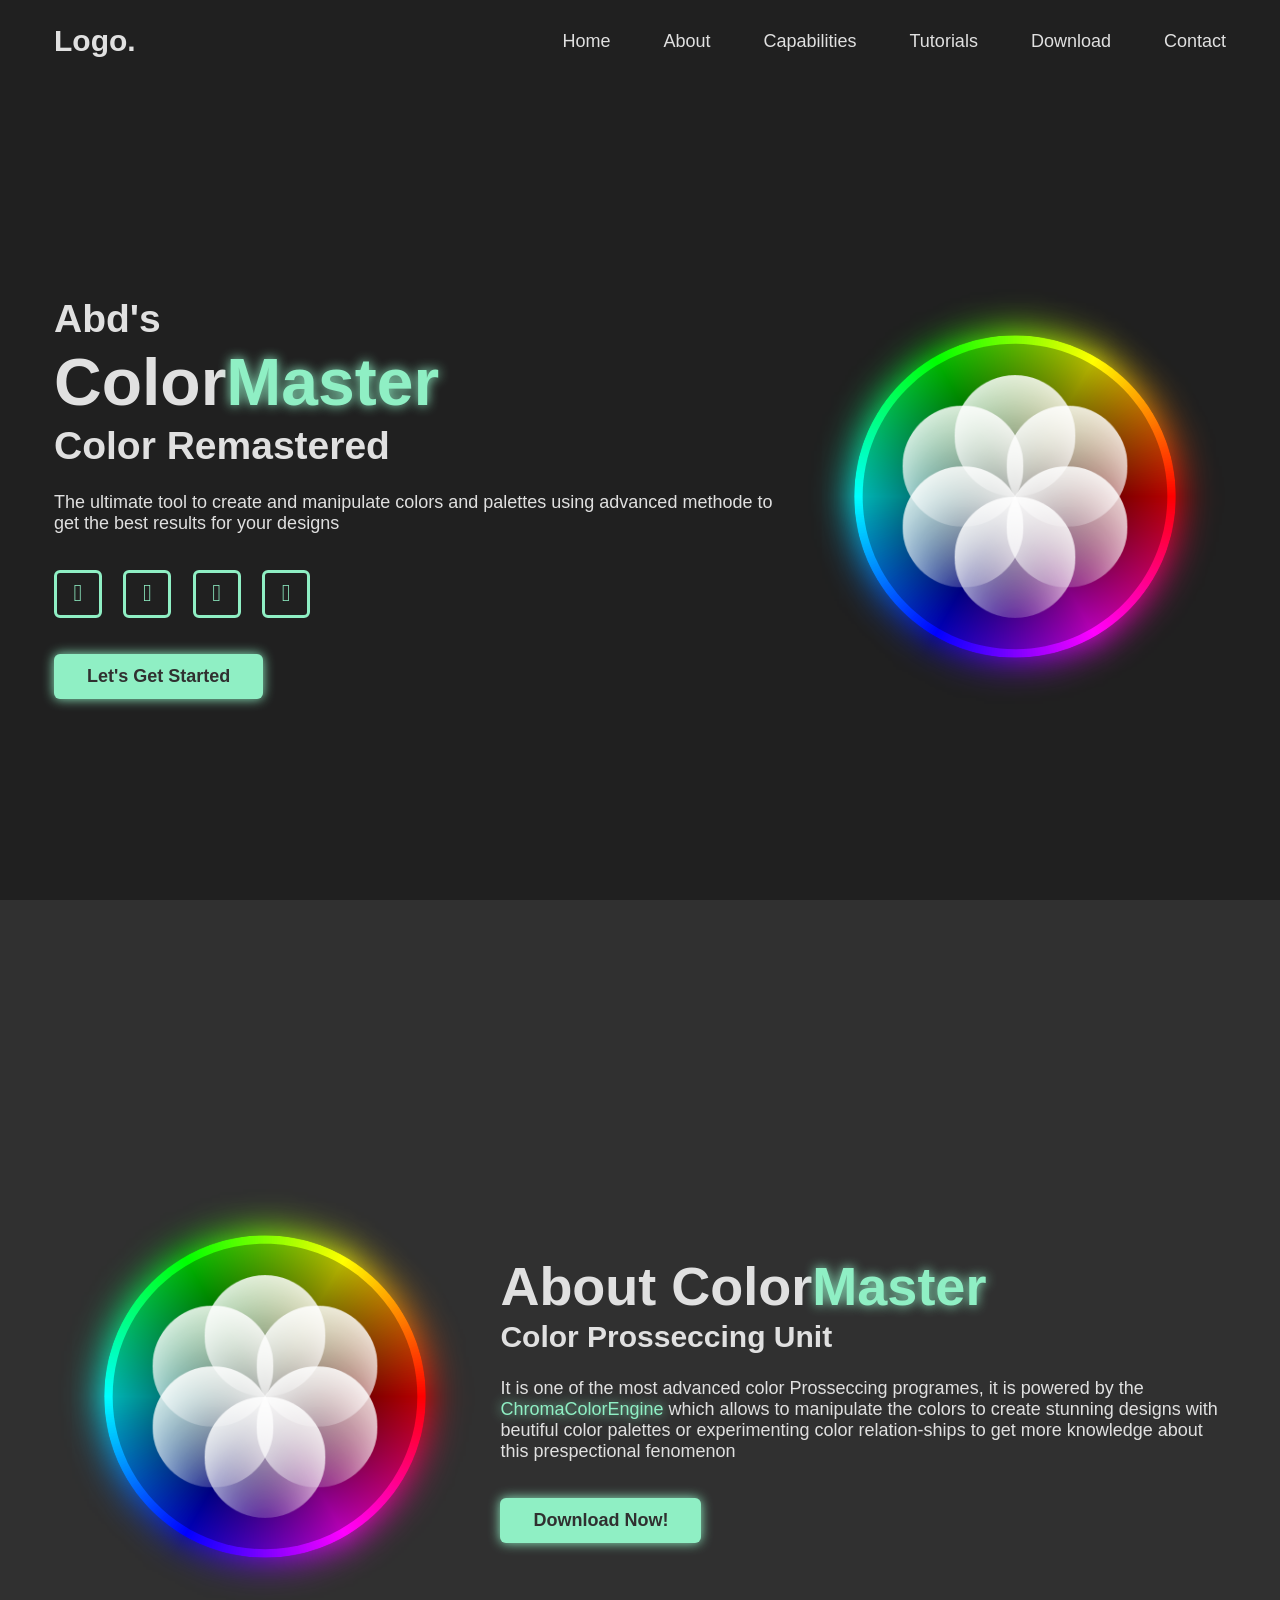
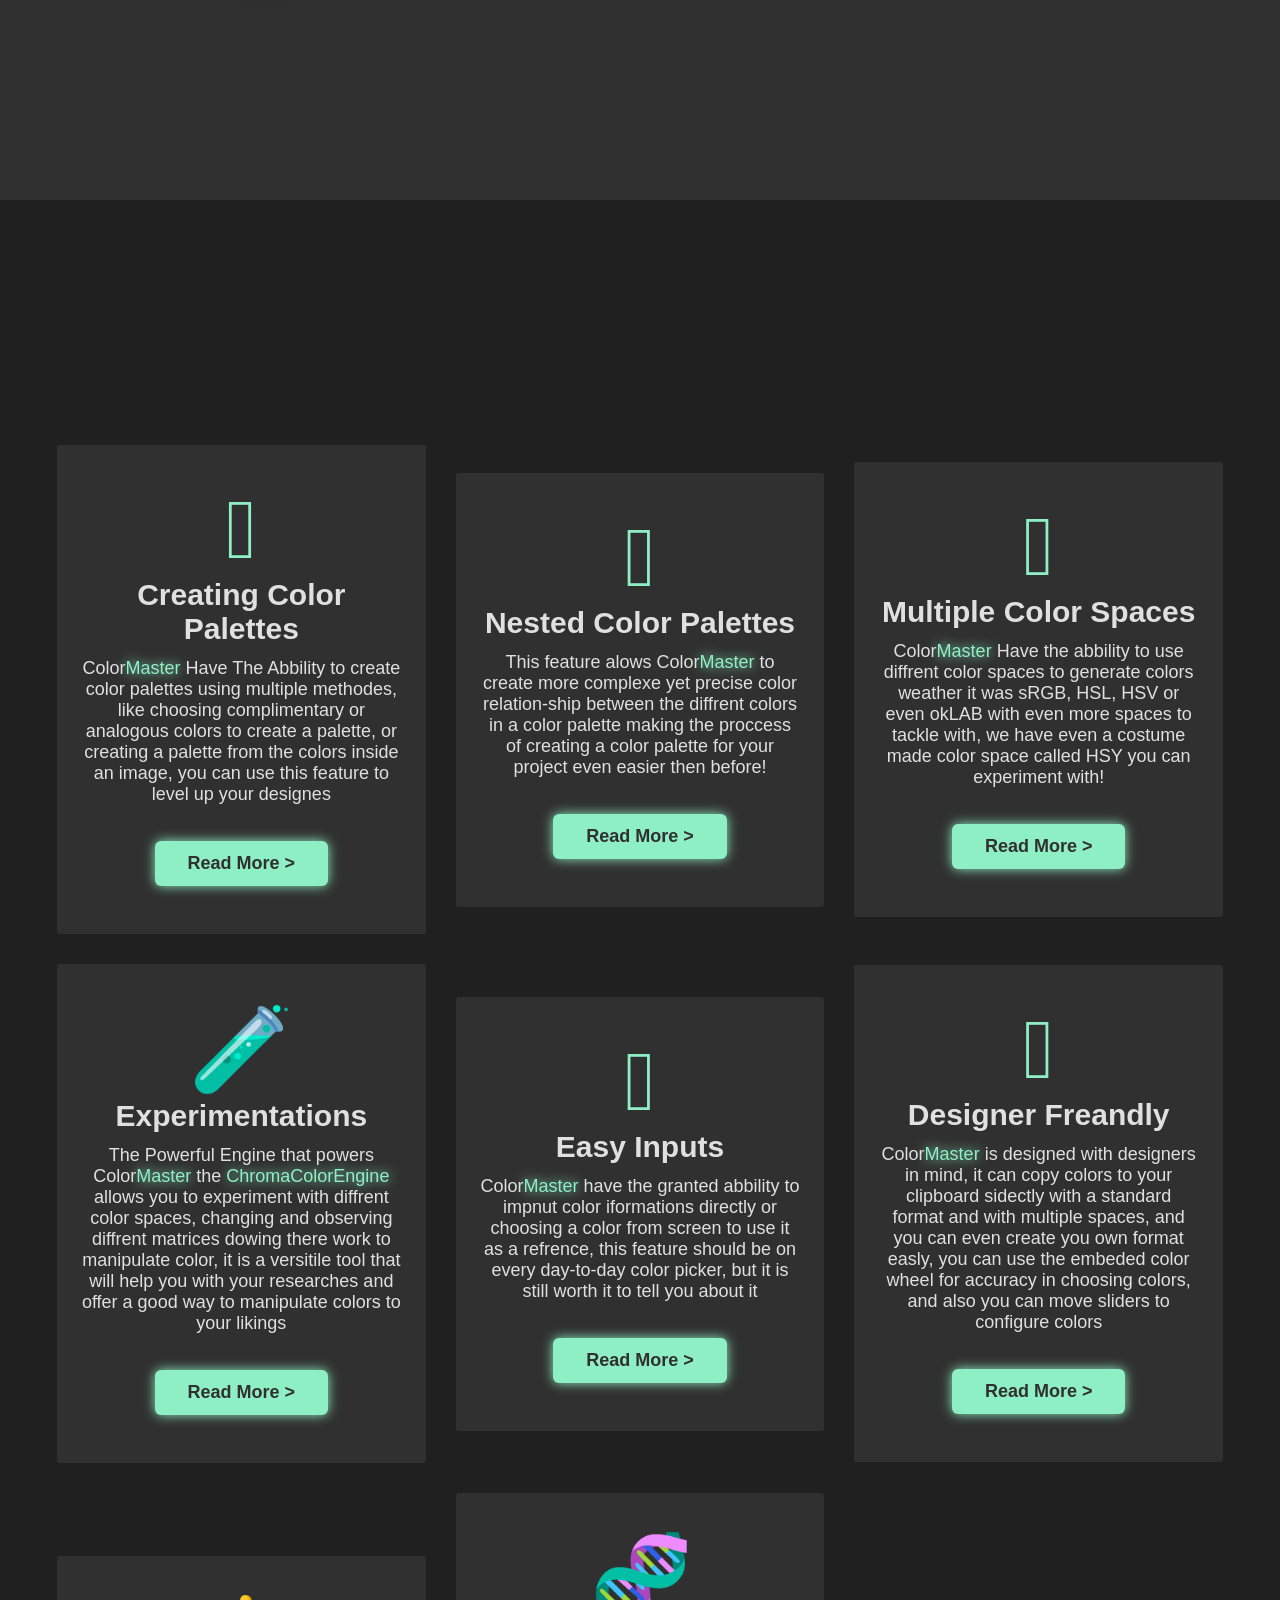
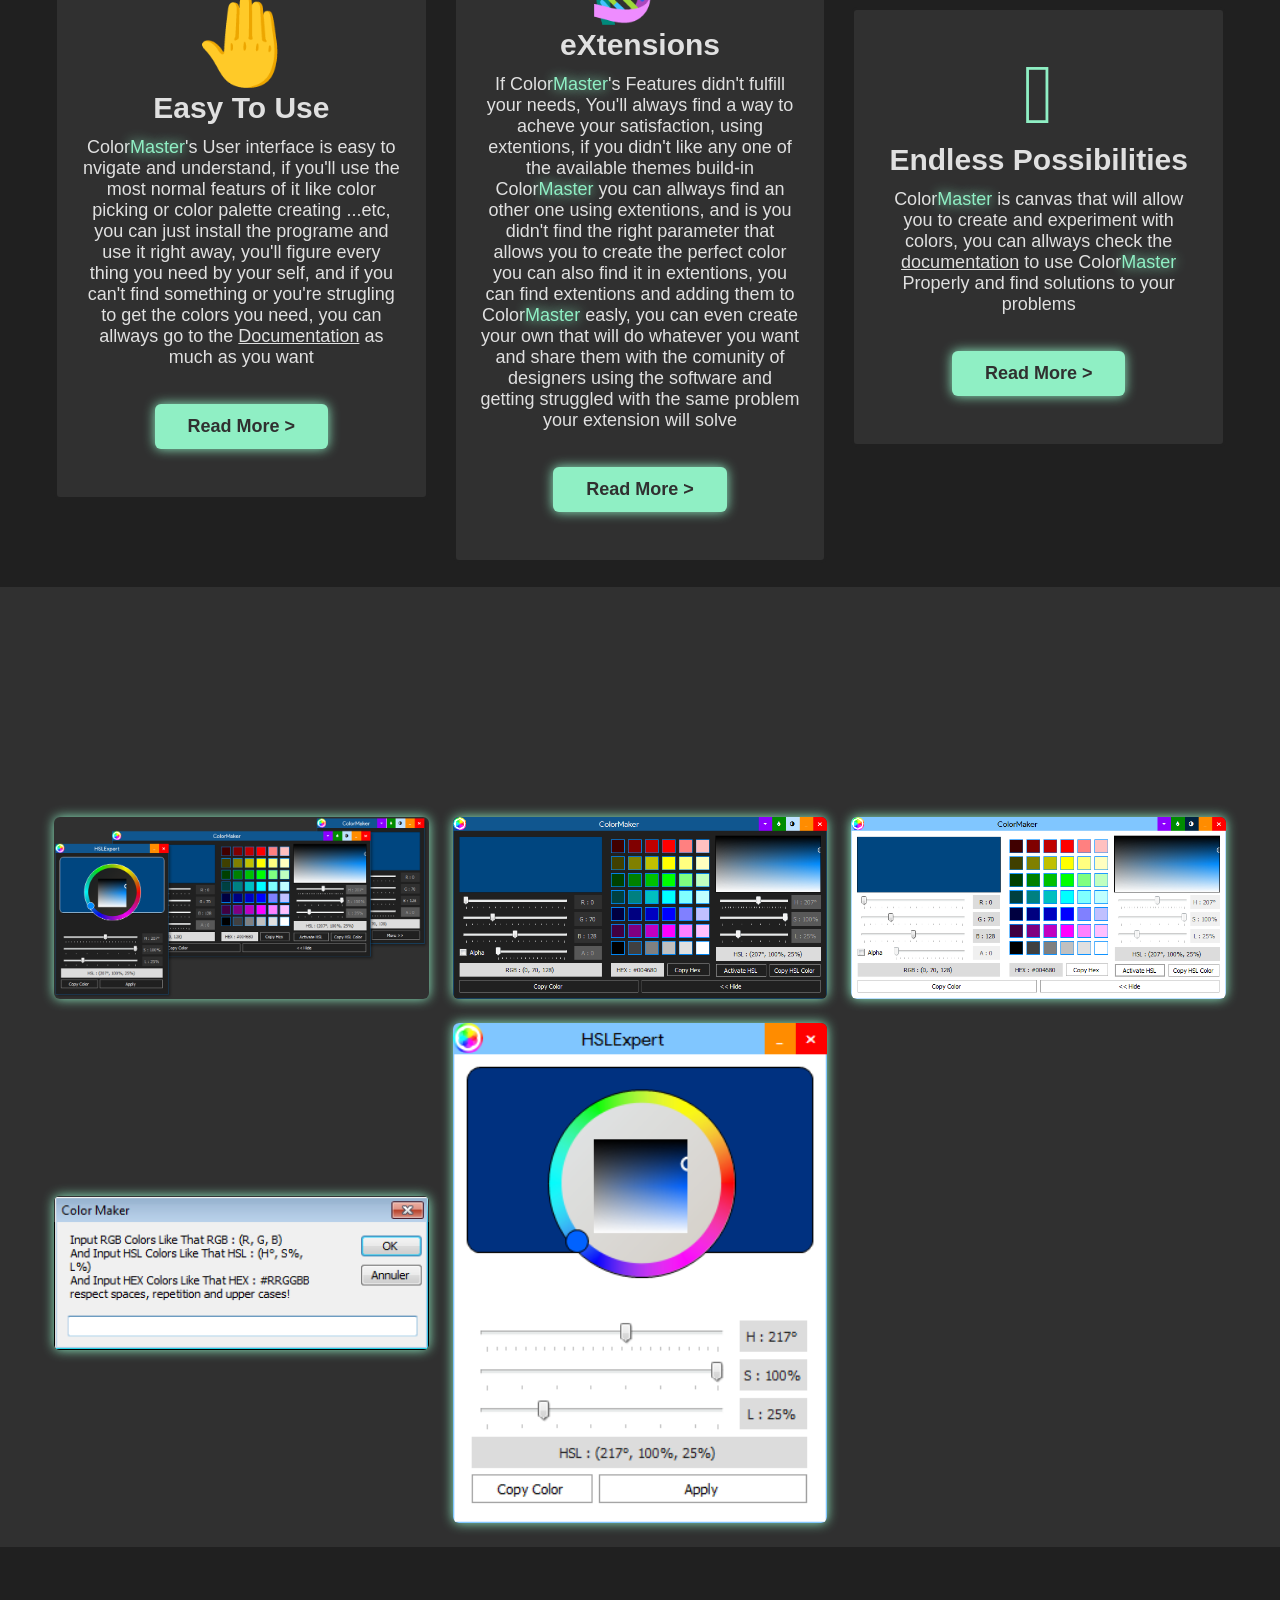
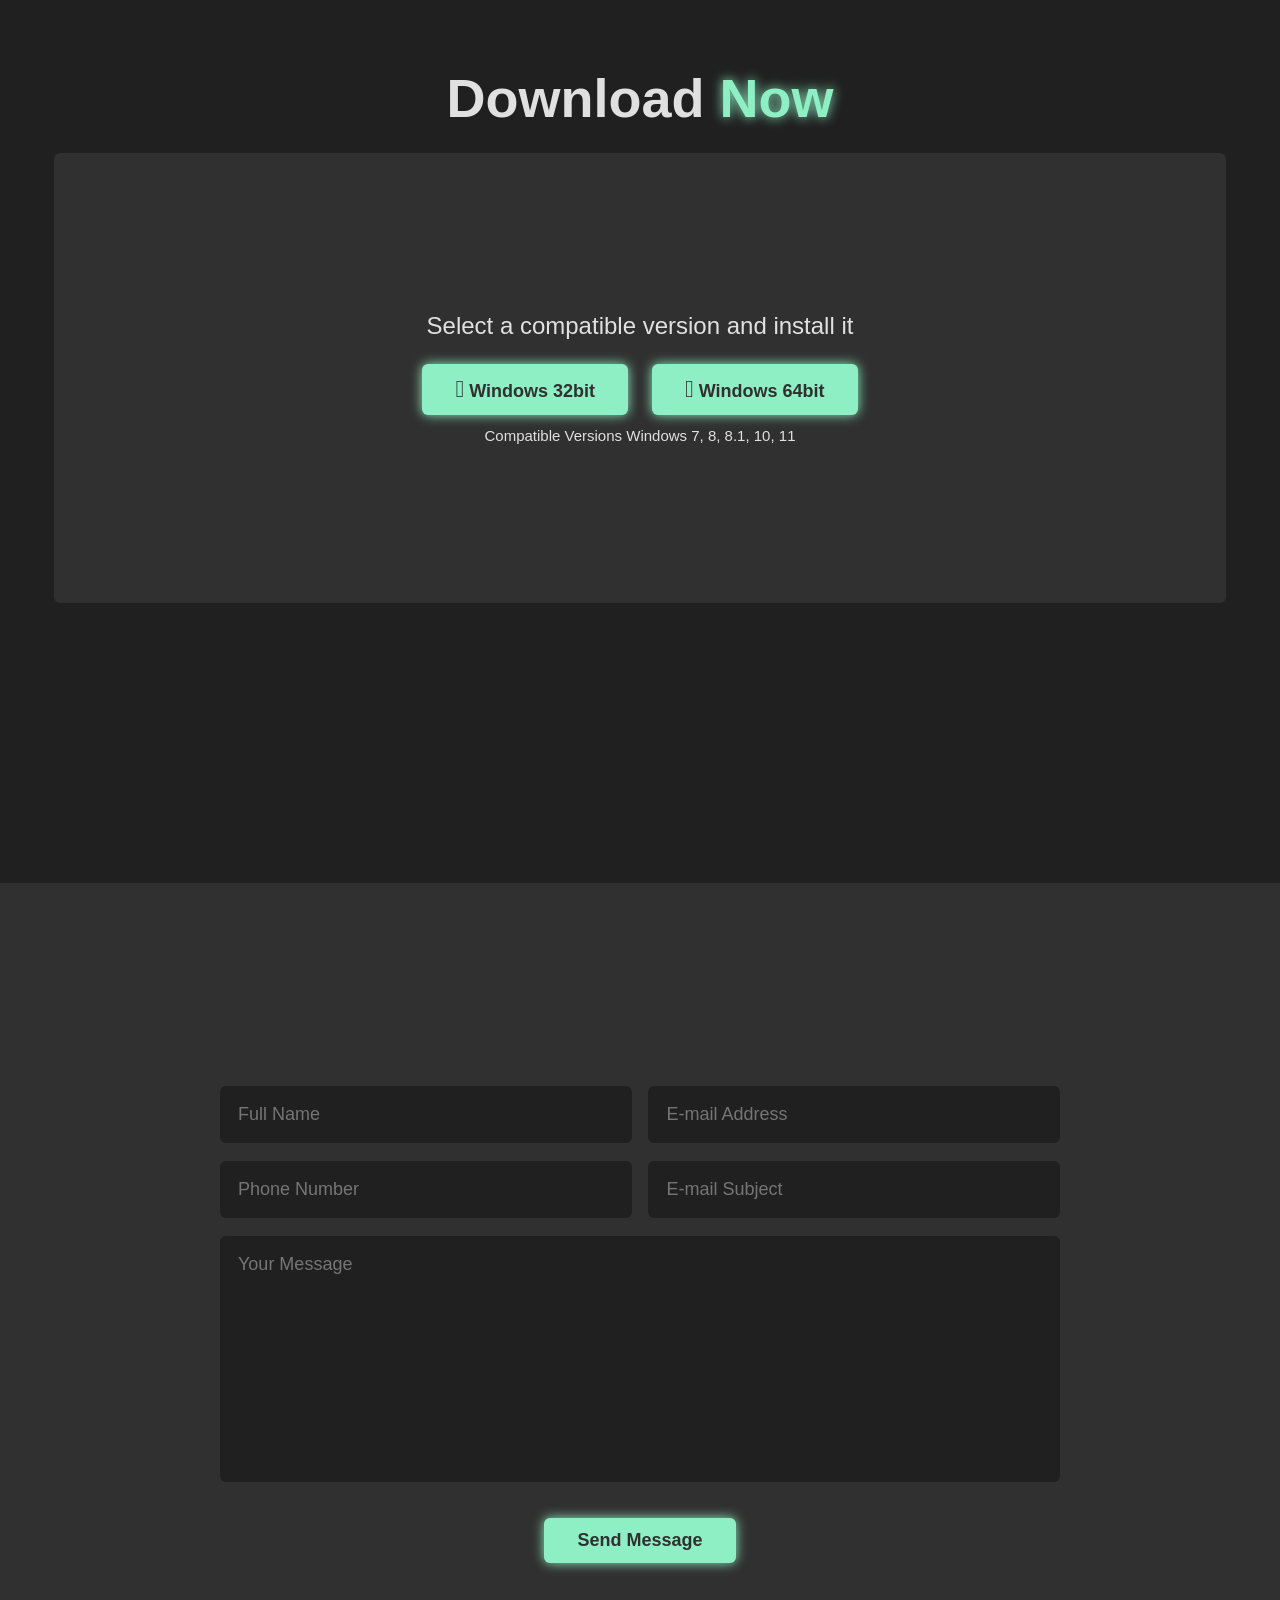
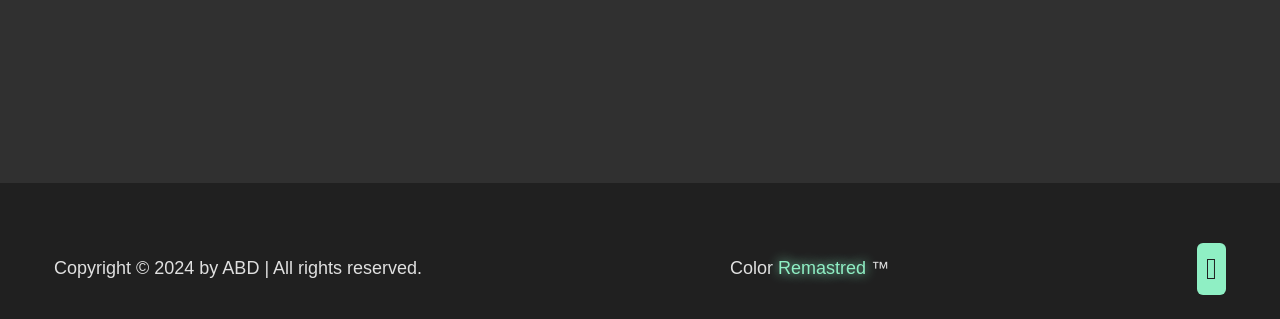
==== commit 8ee1d075: "fixing a path related problem" ====
--- a/index.html
+++ b/index.html
@@ -10,7 +10,7 @@
         <title>Project Chorma</title>
         <meta name="description" content="Project Chroma, a project about Mastering color manipulations ">
         <meta name="viewport" content="width=device-width, initial-scale=1">
-        <link rel="stylesheet" href="css/Style.css">
+        <link rel="stylesheet" href="./css/Style.css">
     </head>
     <body>
         <!--[if lt IE 7]>
@@ -49,7 +49,7 @@
 				<a href="#Download" class="button Hidden">Let's Get Started</a>
 			</div>
 			<div class="HomeHero Hidden">
-				<img src="img_svg/logo.svg" alt="Hero Image"/>
+				<img src="./img_svg/logo.svg" alt="Hero Image"/>
 			</div>
 		</section>
 		
@@ -57,7 +57,7 @@
 		
 		<section class="About" id="about">
 			<div class="AboutHero Hidden">
-				<img src="img_svg/logo.svg" alt="Hero Image"/>
+				<img src="./img_svg/logo.svg" alt="Hero Image"/>
 			</div>
 			<div class="AboutContent">
 				<h2 class="heading Hidden"> About Color<span>Master</span></h2>
@@ -143,7 +143,7 @@
 			<h2 class="heading Hidden">ColorMaster's <span>Tutorials</span></h2>
 			<div class="TutorialsContainer">
 				<div class="Tutorial">
-					<img src="img_svg/TutoThumb0.png" alt="A Tutorial Thumbnail"/>
+					<img src="./img_svg/TutoThumb0.png" alt="A Tutorial Thumbnail"/>
 					<div class="DescriptionLayer">
 						<h4>Getting Familliar</h4>
 						<p>This tutorial will help you to get familliar with Color<span>Master</span>'s UI and how to navigate between difrent sections</p>
@@ -152,7 +152,7 @@
 				</div>
 				
 				<div class="Tutorial">
-					<img src="img_svg/TutoThumb1.png" alt="A Tutorial Thumbnail"/>
+					<img src="./img_svg/TutoThumb1.png" alt="A Tutorial Thumbnail"/>
 					<div class="DescriptionLayer">
 						<h4>Creating Colors</h4>
 						<p>This tutorial will help you generate colors with Color<span>Master</span>'s UI using diffrent methodes and tools</p>
@@ -161,7 +161,7 @@
 				</div>
 				
 				<div class="Tutorial">
-					<img src="img_svg/TutoThumb2.png" alt="A Tutorial Thumbnail"/>
+					<img src="./img_svg/TutoThumb2.png" alt="A Tutorial Thumbnail"/>
 					<div class="DescriptionLayer">
 						<h4>Creating Palettes</h4>
 						<p>This tutorial will help you create your own color palettes using Color<span>Master</span>, and how to usethem inside of your project, how to name them, or name each color of them, and how to export and import them to your project</p>
@@ -170,7 +170,7 @@
 				</div>
 				
 				<div class="Tutorial">
-					<img src="img_svg/TutoThumb5.png" alt="A Tutorial Thumbnail"/>
+					<img src="./img_svg/TutoThumb5.png" alt="A Tutorial Thumbnail"/>
 					<div class="DescriptionLayer">
 						<h4>Nested Palettes</h4>
 						<p>This tutorial will help you Familliarize your self with the concept of a nested palette, and how to create an tune them up using Color<span>Master</span>, how to link one with an other, or how to create one inside of an other </p>
@@ -179,7 +179,7 @@
 				</div>
 				
 				<div class="Tutorial">
-					<img src="img_svg/TutoThumb4.png" alt="A Tutorial Thumbnail"/>
+					<img src="./img_svg/TutoThumb4.png" alt="A Tutorial Thumbnail"/>
 					<div class="DescriptionLayer">
 						<h4>Extentions</h4>
 						<p>This tutorial will help you Set your extensions to work properly in Color<span>Master</span>, you'll learn how to add an extension and how to create a basic one along with modifying an existing one</p>
@@ -235,6 +235,6 @@
 			</div>
 		</footer>
 		
-        <script src="js/Script.js" async defer></script>
+        <script src="./js/Script.js" async defer></script>
     </body>
 </html>
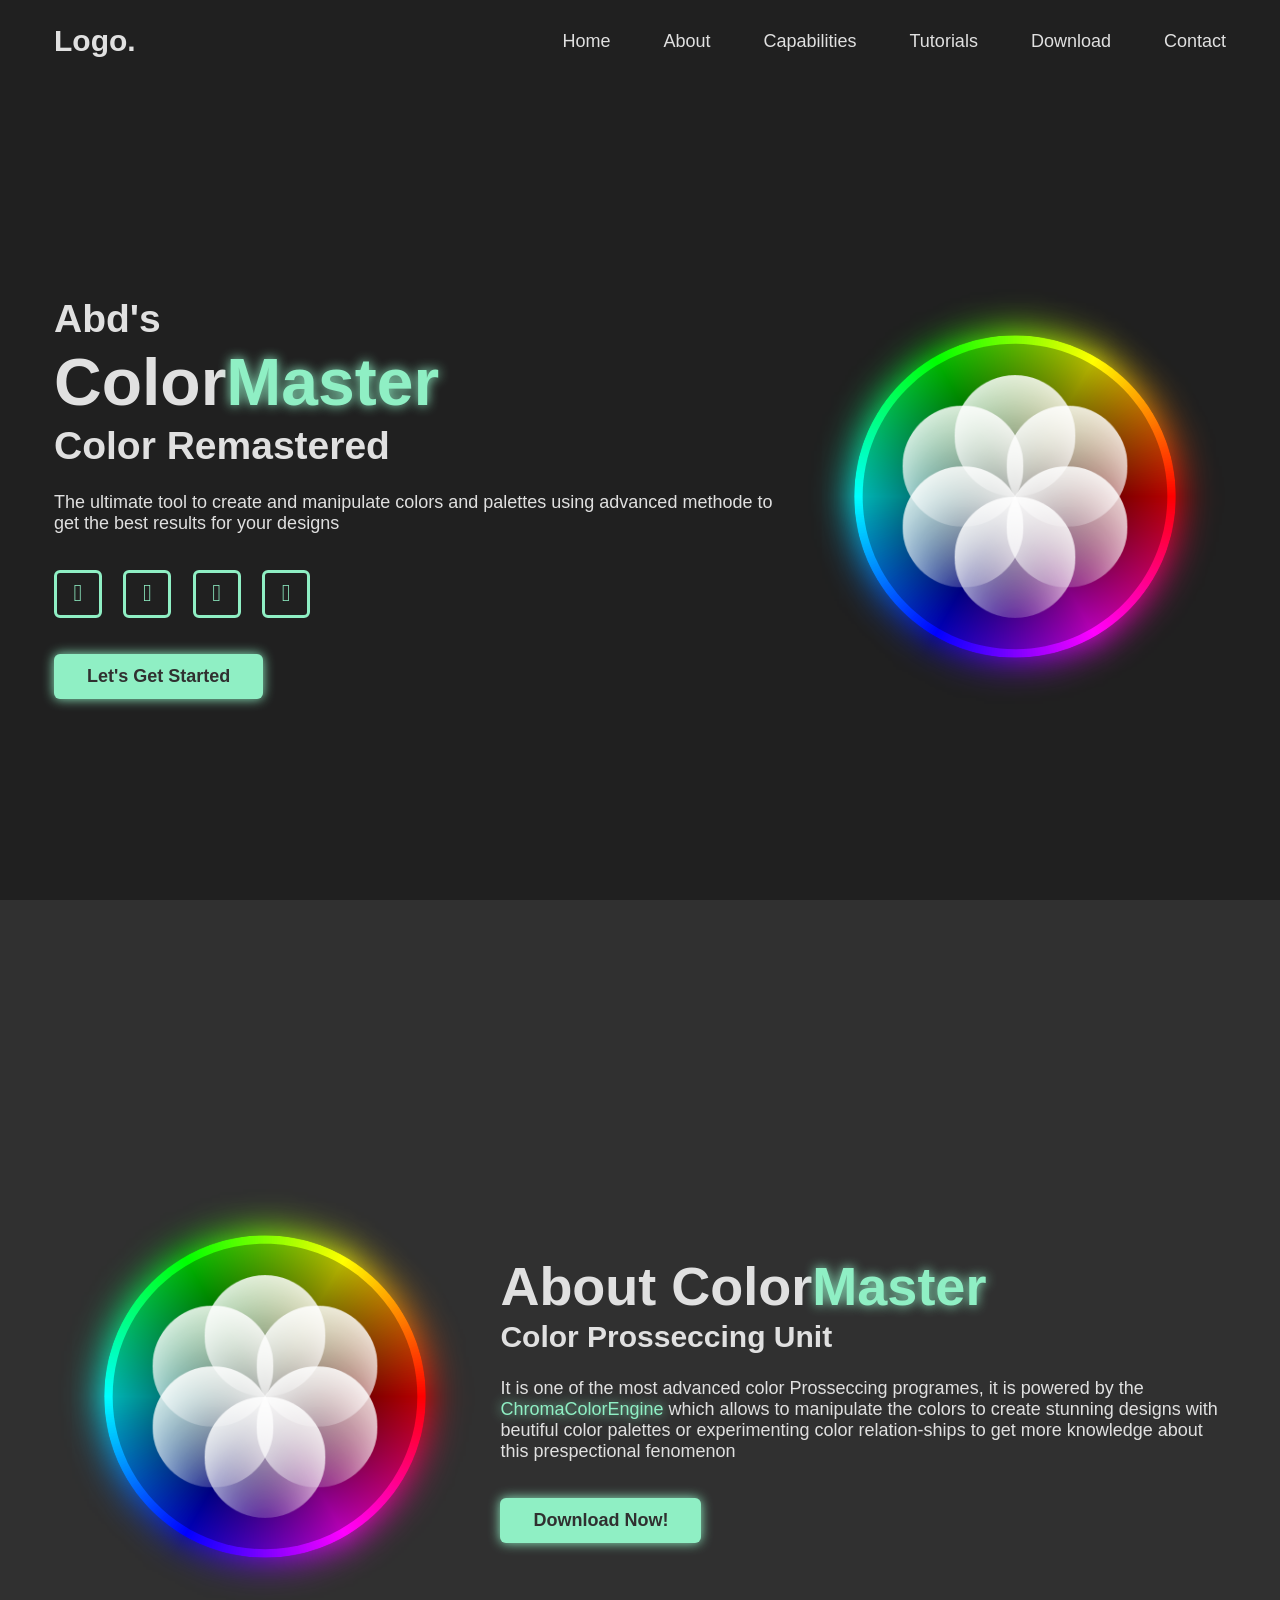
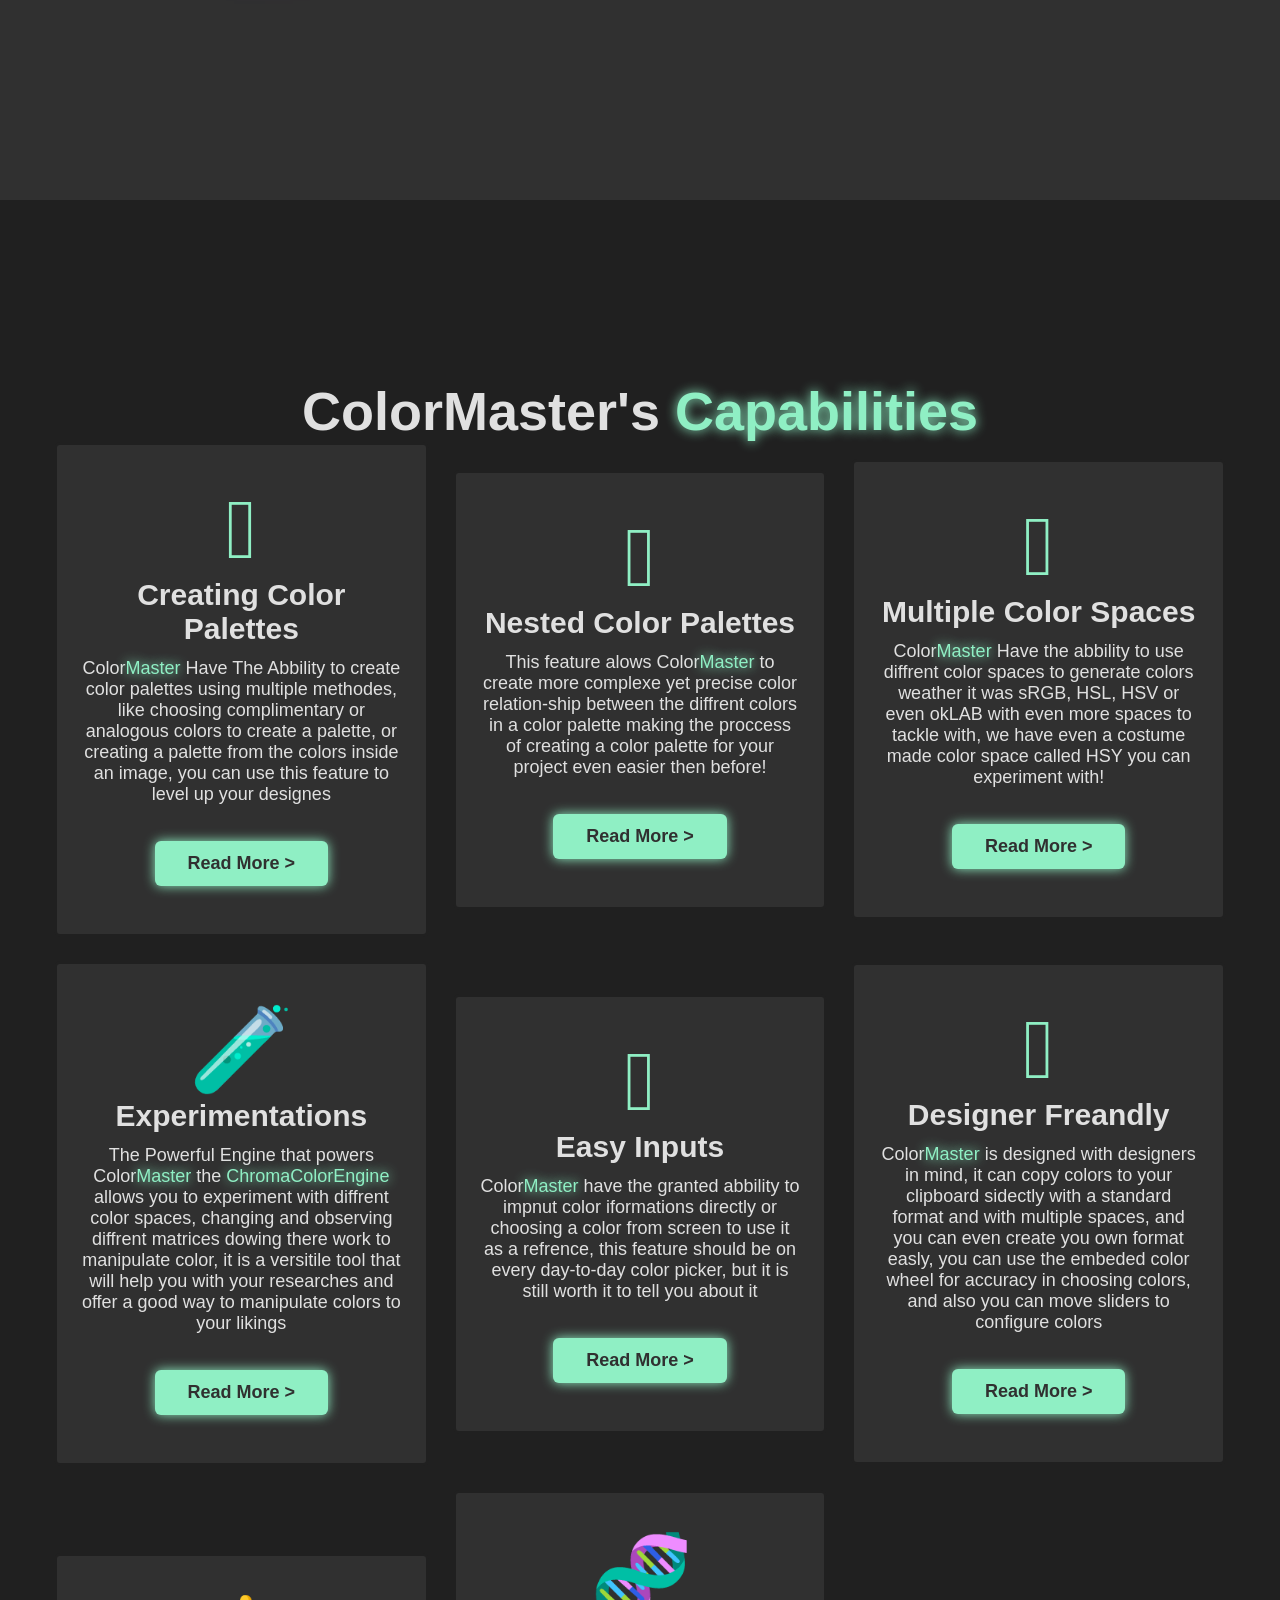
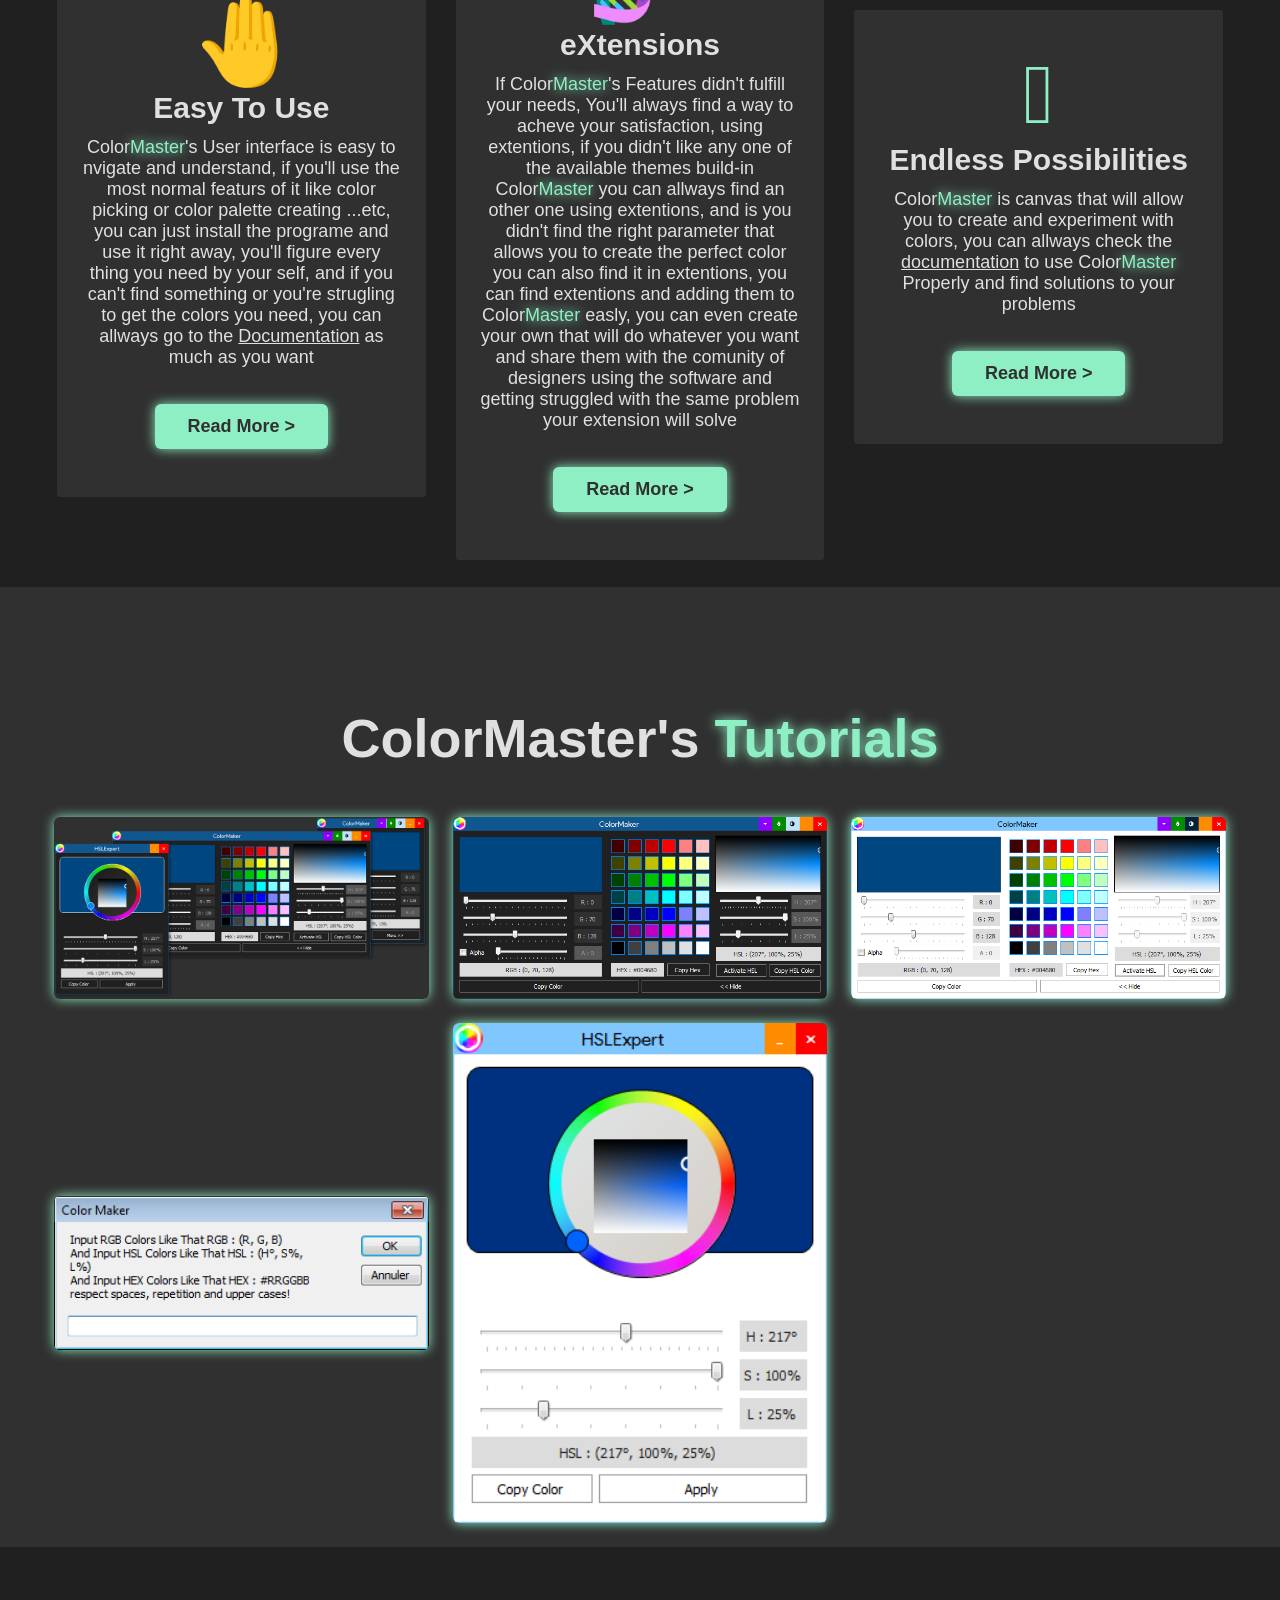
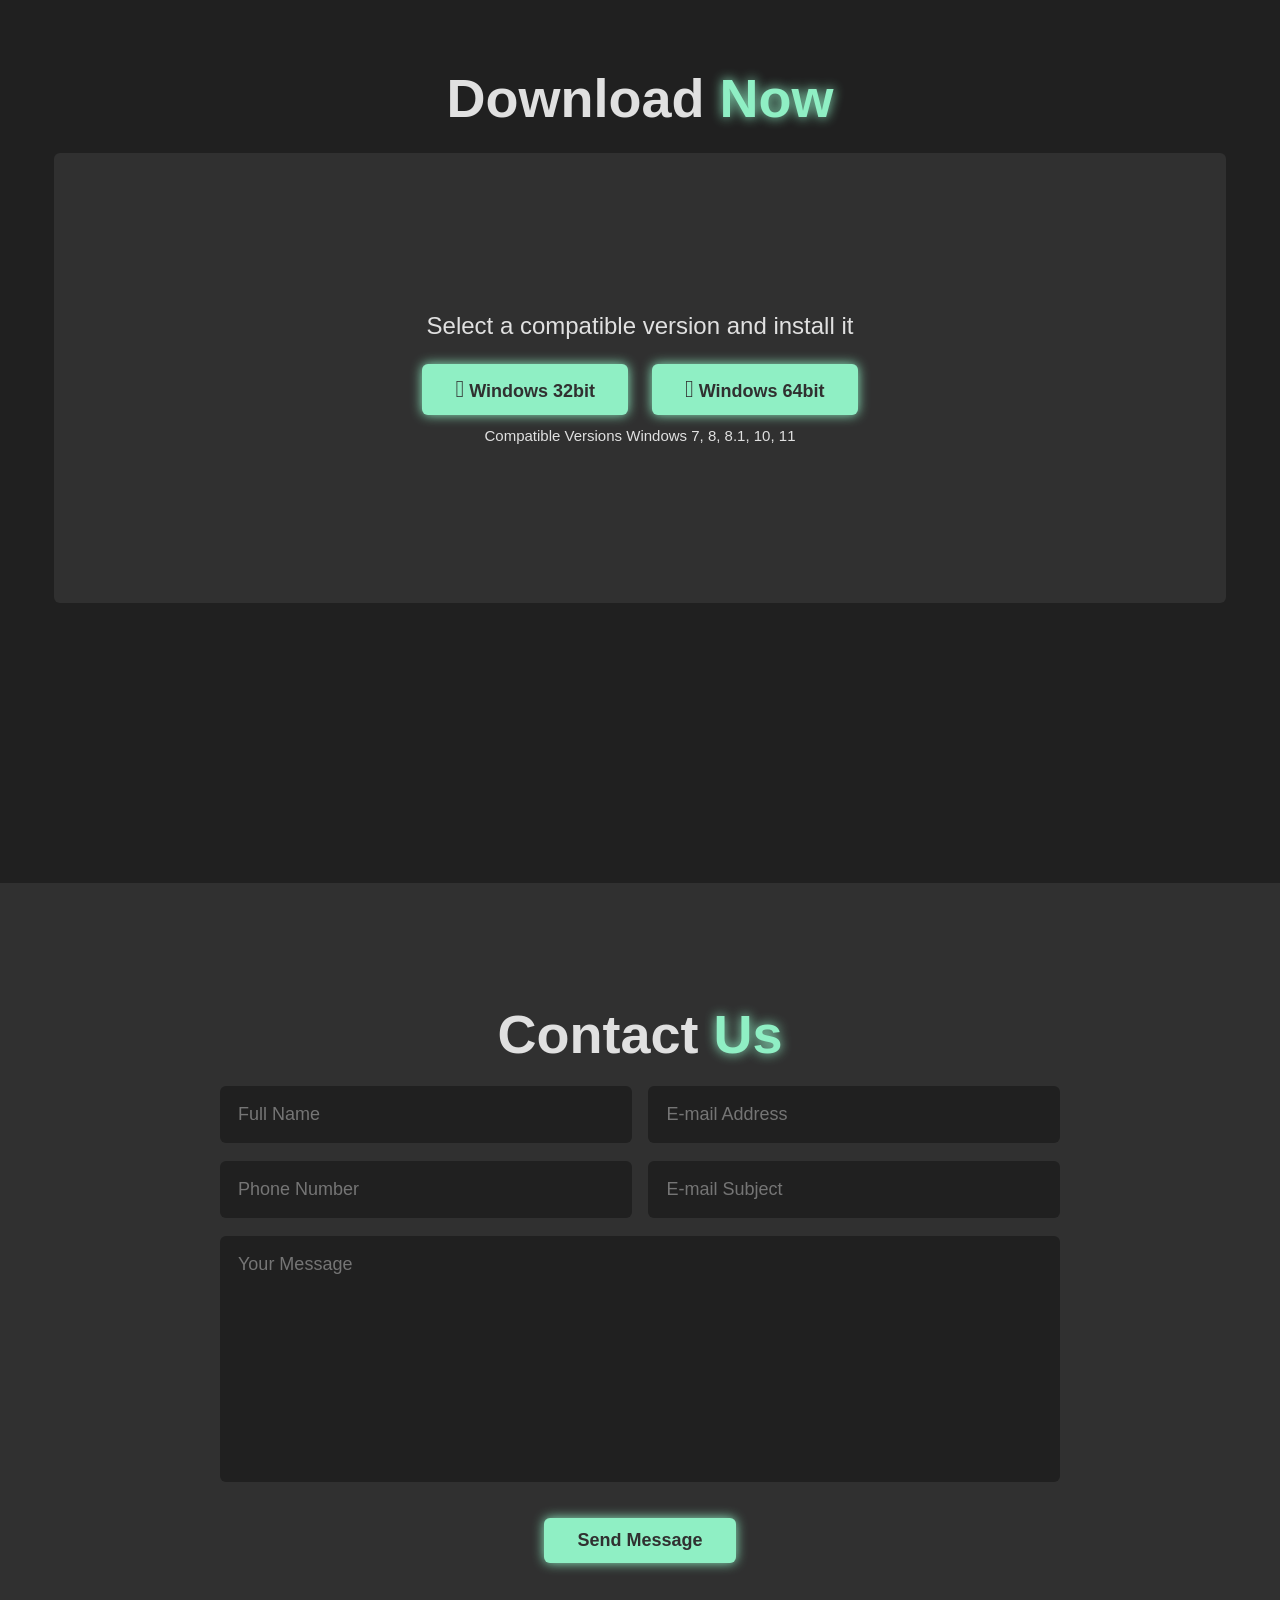
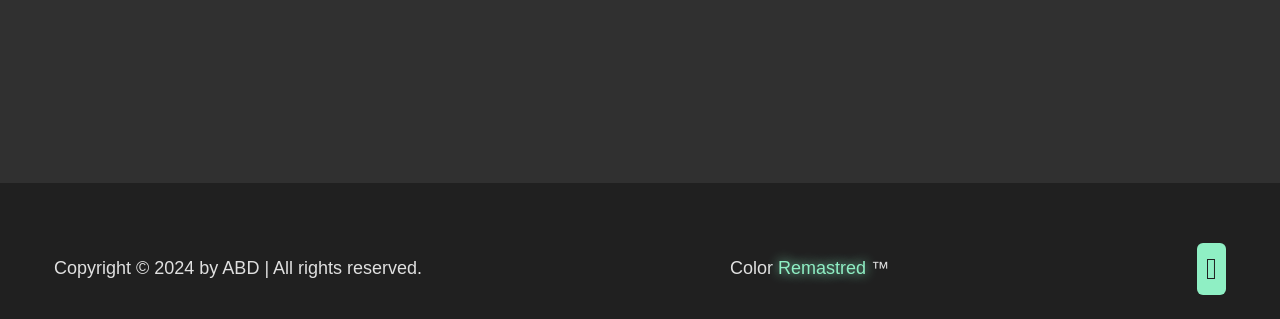
==== commit 6e6499e5: "same as before" ====
--- a/index.html
+++ b/index.html
@@ -49,7 +49,7 @@
 				<a href="#Download" class="button Hidden">Let's Get Started</a>
 			</div>
 			<div class="HomeHero Hidden">
-				<img src="./img_svg/logo.svg" alt="Hero Image"/>
+				<img src="./img_svg/LOGO.svg" alt="Hero Image"/>
 			</div>
 		</section>
 		
@@ -57,7 +57,7 @@
 		
 		<section class="About" id="about">
 			<div class="AboutHero Hidden">
-				<img src="./img_svg/logo.svg" alt="Hero Image"/>
+				<img src="./img_svg/LOGO.svg" alt="Hero Image"/>
 			</div>
 			<div class="AboutContent">
 				<h2 class="heading Hidden"> About Color<span>Master</span></h2>
